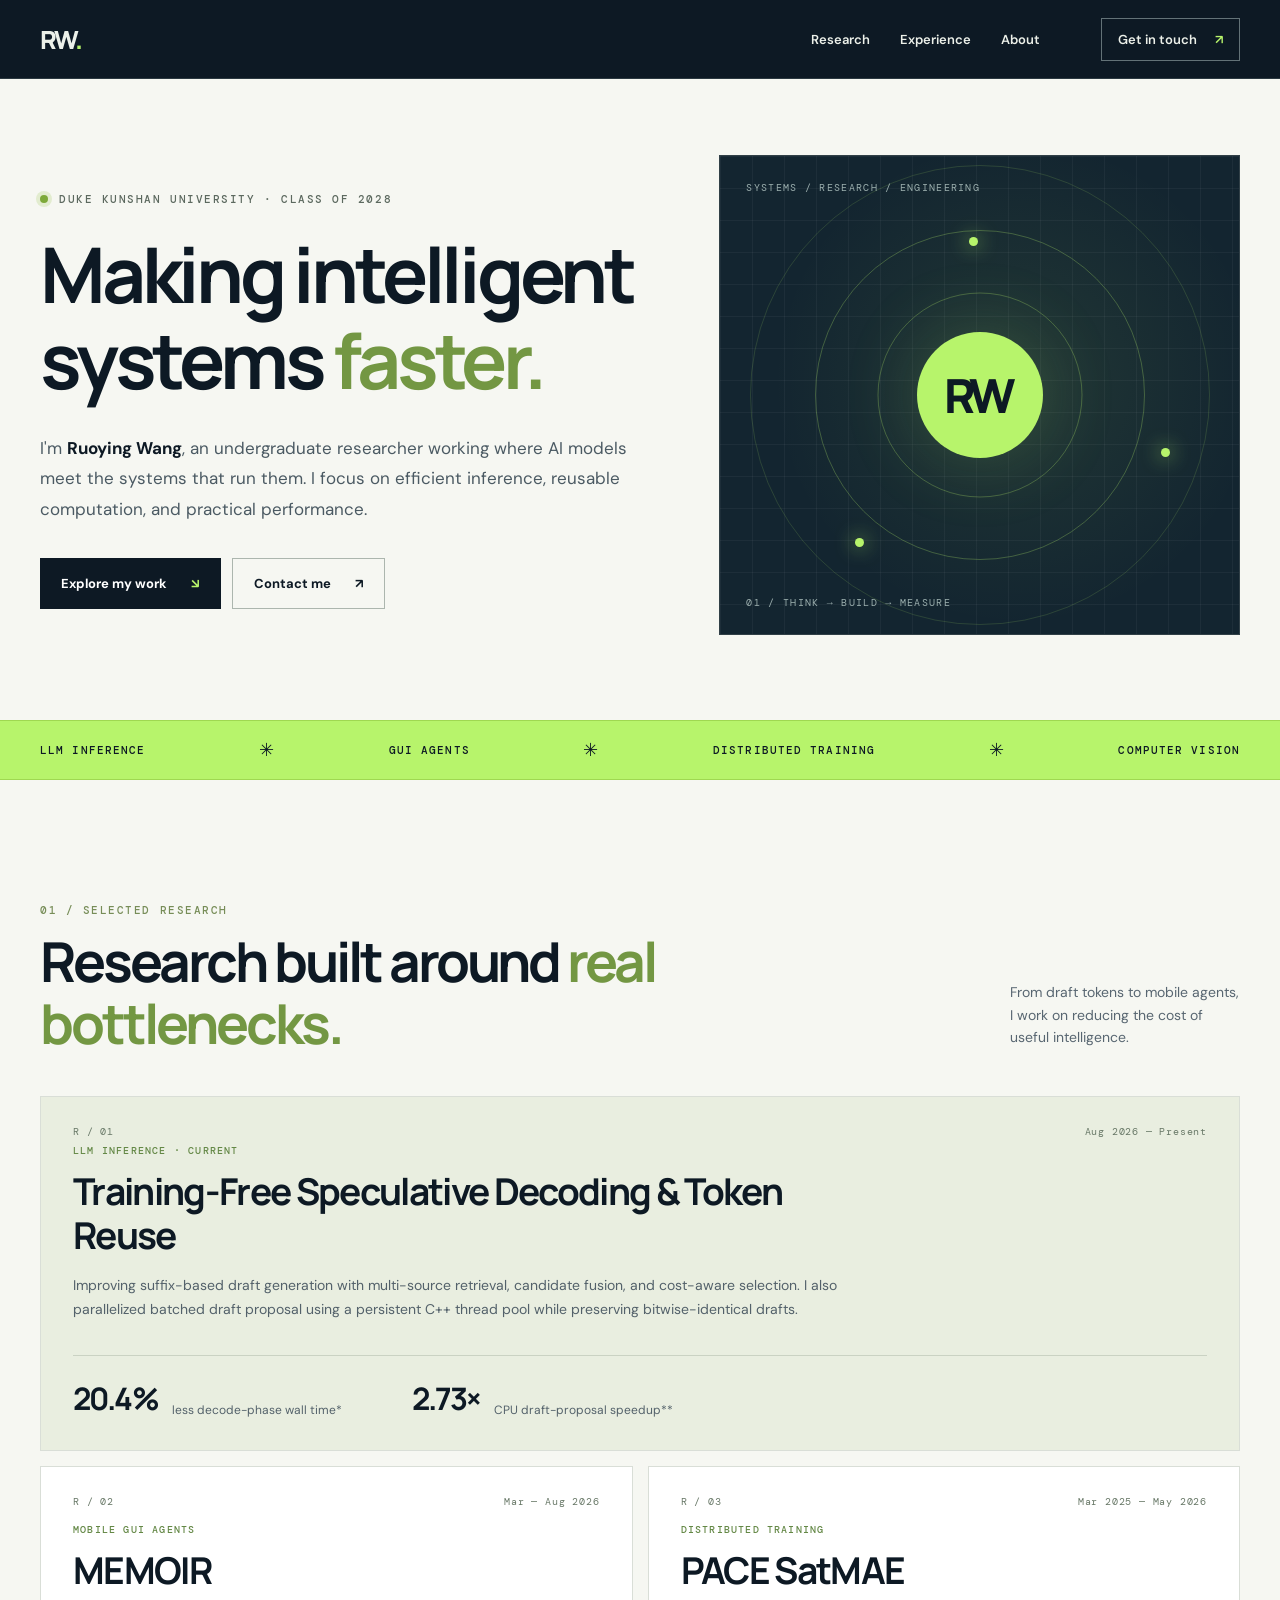
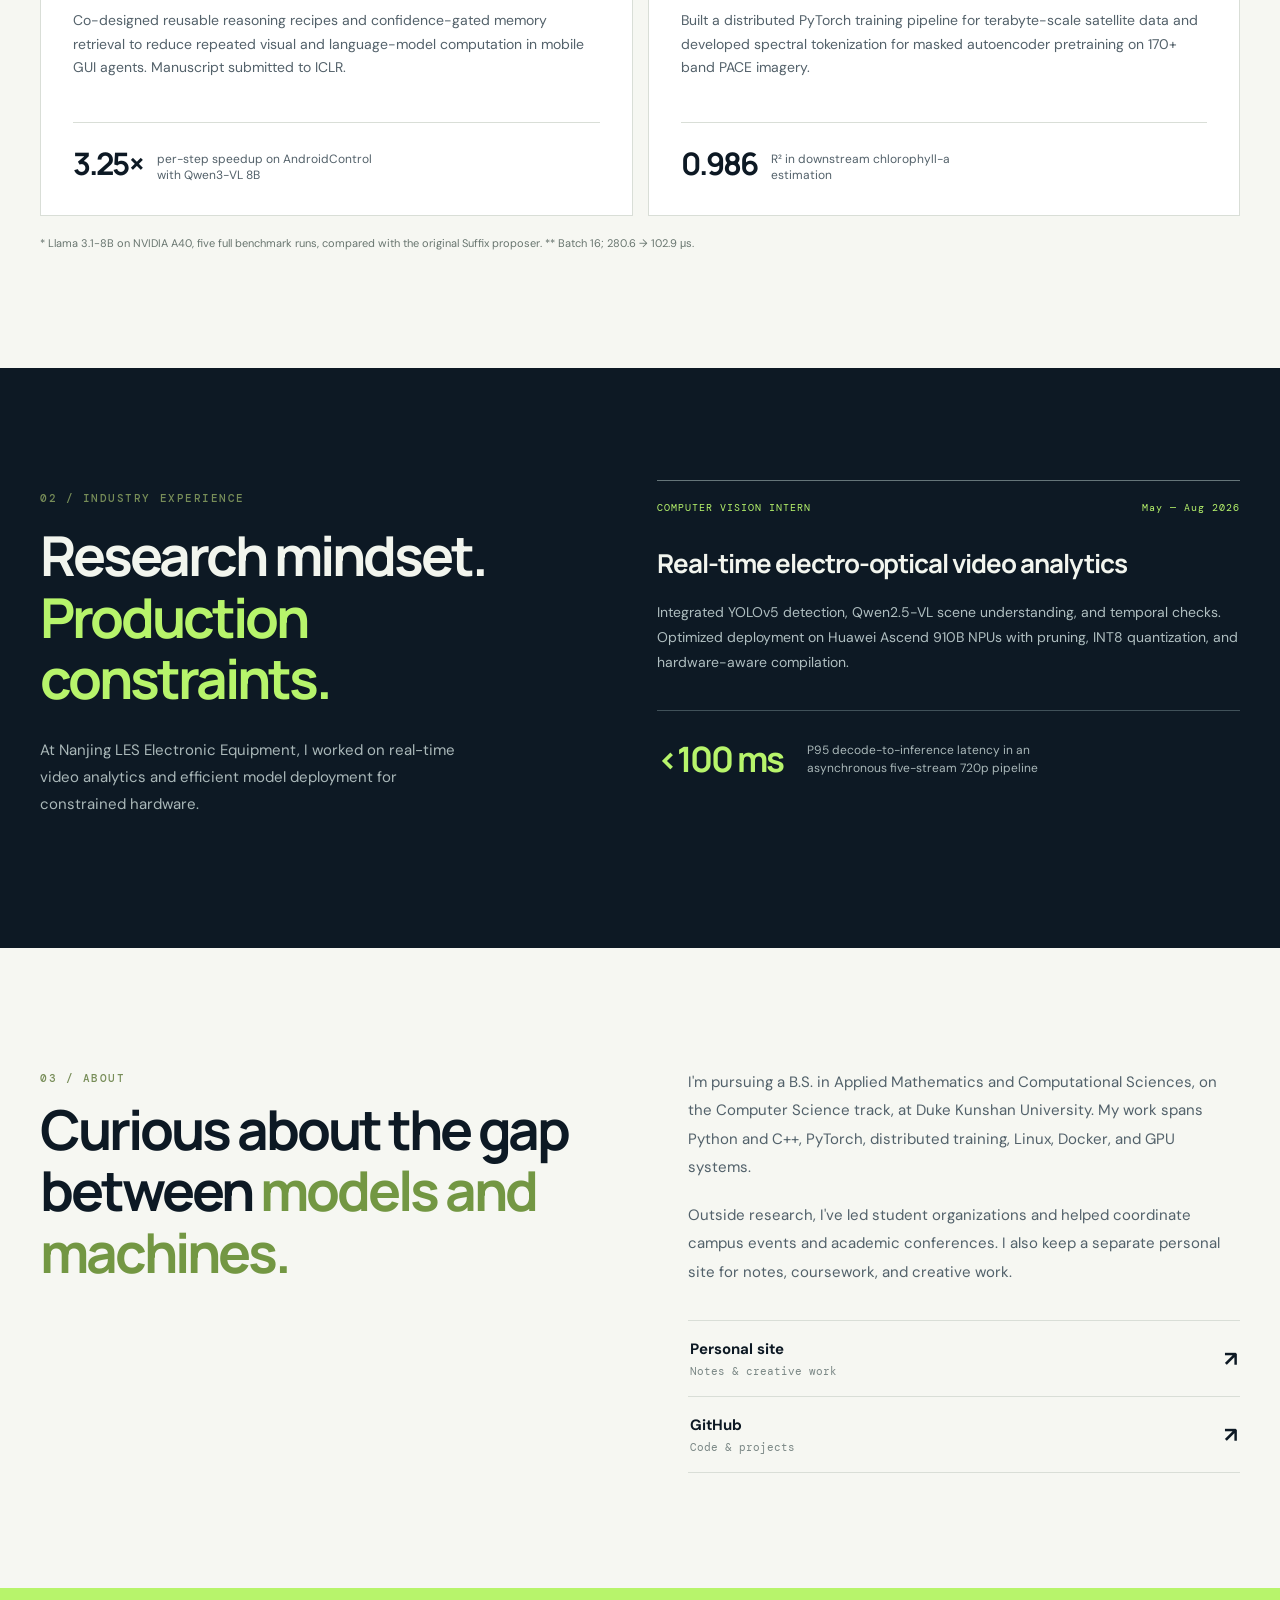
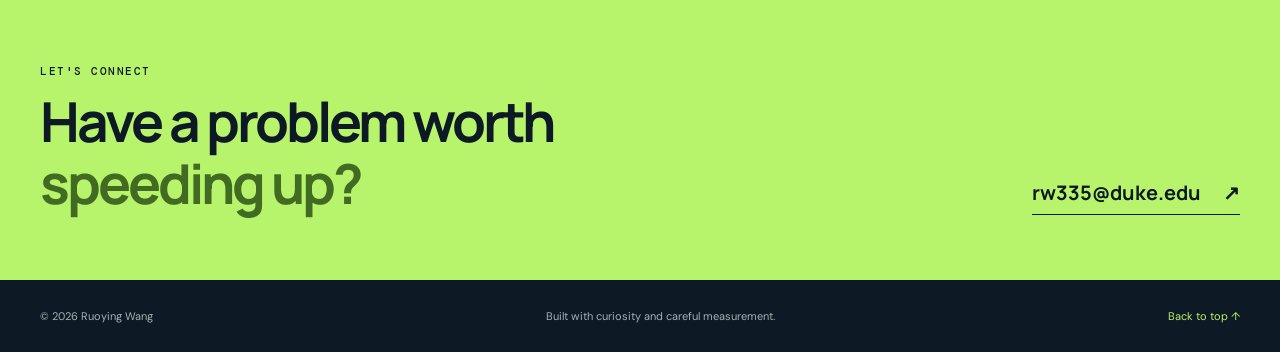
==== index.html @ 19f50991 "Create research homepage" ====
<!doctype html>
<html lang="en">
<head>
  <meta charset="utf-8">
  <meta name="viewport" content="width=device-width, initial-scale=1">
  <meta name="theme-color" content="#0d1924">
  <meta name="description" content="Ruoying Wang is a Duke Kunshan University undergraduate working on efficient AI inference, systems, and computer vision.">
  <meta property="og:type" content="website">
  <meta property="og:title" content="Ruoying Wang — AI Infrastructure & Efficient Inference">
  <meta property="og:description" content="Research and engineering in efficient AI inference, GUI agents, and large-scale training.">
  <meta property="og:url" content="https://guyong1449.github.io/">
  <link rel="canonical" href="https://guyong1449.github.io/">
  <link rel="icon" href="favicon.svg" type="image/svg+xml">
  <link rel="stylesheet" href="styles.css">
  <title>Ruoying Wang — AI Infrastructure & Efficient Inference</title>
</head>
<body>
  <a class="skip-link" href="#main">Skip to content</a>
  <header class="site-header">
    <div class="shell header-inner">
      <a class="wordmark" href="#top" aria-label="Ruoying Wang, back to top">RW<span class="wordmark-dot">.</span></a>
      <nav aria-label="Main navigation">
        <a href="#research">Research</a>
        <a href="#experience">Experience</a>
        <a href="#about">About</a>
      </nav>
      <a class="header-contact" href="mailto:rw335@duke.edu">Get in touch <span aria-hidden="true">↗</span></a>
    </div>
  </header>

  <main id="main">
    <section id="top" class="hero shell" aria-labelledby="hero-title">
      <div class="hero-copy">
        <p class="eyebrow"><span class="status-dot" aria-hidden="true"></span> Duke Kunshan University · Class of 2028</p>
        <h1 id="hero-title">Making intelligent systems <em>faster.</em></h1>
        <p class="hero-intro">I'm <strong>Ruoying Wang</strong>, an undergraduate researcher working where AI models meet the systems that run them. I focus on efficient inference, reusable computation, and practical performance.</p>
        <div class="hero-actions">
          <a class="button button-primary" href="#research">Explore my work <span aria-hidden="true">↘</span></a>
          <a class="button button-outline" href="mailto:rw335@duke.edu">Contact me <span aria-hidden="true">↗</span></a>
        </div>
      </div>
      <div class="hero-art" aria-hidden="true">
        <div class="art-label art-label-top">SYSTEMS / RESEARCH / ENGINEERING</div>
        <div class="art-orbit orbit-one"></div>
        <div class="art-orbit orbit-two"></div>
        <div class="art-orbit orbit-three"></div>
        <div class="art-core"><span>RW</span></div>
        <div class="art-point point-one"></div><div class="art-point point-two"></div><div class="art-point point-three"></div>
        <div class="art-label art-label-bottom">01 / THINK → BUILD → MEASURE</div>
      </div>
    </section>

    <div class="ticker" aria-label="Areas of work"><div class="shell ticker-inner"><span>LLM inference</span><span aria-hidden="true">✳</span><span>GUI agents</span><span aria-hidden="true">✳</span><span>Distributed training</span><span aria-hidden="true">✳</span><span>Computer vision</span></div></div>

    <section id="research" class="section shell" aria-labelledby="research-title">
      <div class="section-heading"><div><p class="eyebrow">01 / SELECTED RESEARCH</p><h2 id="research-title">Research built around <em>real bottlenecks.</em></h2></div><p class="section-aside">From draft tokens to mobile agents, I work on reducing the cost of useful intelligence.</p></div>
      <div class="project-grid">
        <article class="project project-featured">
          <div class="project-top"><span class="project-index">R / 01</span><span class="project-period">Aug 2026 — Present</span></div>
          <div><p class="project-category">LLM INFERENCE · CURRENT</p><h3>Training-Free Speculative Decoding &amp; Token Reuse</h3><p>Improving suffix-based draft generation with multi-source retrieval, candidate fusion, and cost-aware selection. I also parallelized batched draft proposal using a persistent C++ thread pool while preserving bitwise-identical drafts.</p></div>
          <div class="metric-row"><div><strong>20.4%</strong><span>less decode-phase wall time*</span></div><div><strong>2.73×</strong><span>CPU draft-proposal speedup**</span></div></div>
        </article>
        <article class="project">
          <div class="project-top"><span class="project-index">R / 02</span><span class="project-period">Mar — Aug 2026</span></div>
          <div><p class="project-category">MOBILE GUI AGENTS</p><h3>MEMOIR</h3><p>Co-designed reusable reasoning recipes and confidence-gated memory retrieval to reduce repeated visual and language-model computation in mobile GUI agents. Manuscript submitted to ICLR.</p></div>
          <div class="project-foot"><strong>3.25×</strong><span>per-step speedup on AndroidControl with Qwen3-VL 8B</span></div>
        </article>
        <article class="project">
          <div class="project-top"><span class="project-index">R / 03</span><span class="project-period">Mar 2025 — May 2026</span></div>
          <div><p class="project-category">DISTRIBUTED TRAINING</p><h3>PACE SatMAE</h3><p>Built a distributed PyTorch training pipeline for terabyte-scale satellite data and developed spectral tokenization for masked autoencoder pretraining on 170+ band PACE imagery.</p></div>
          <div class="project-foot"><strong>0.986</strong><span>R² in downstream chlorophyll-a estimation</span></div>
        </article>
      </div>
      <p class="research-note">* Llama 3.1-8B on NVIDIA A40, five full benchmark runs, compared with the original Suffix proposer. ** Batch 16; 280.6 → 102.9 μs.</p>
    </section>

    <section id="experience" class="section section-contrast" aria-labelledby="experience-title"><div class="shell experience-layout"><div><p class="eyebrow">02 / INDUSTRY EXPERIENCE</p><h2 id="experience-title">Research mindset.<br><em>Production constraints.</em></h2><p class="experience-lead">At Nanjing LES Electronic Equipment, I worked on real-time video analytics and efficient model deployment for constrained hardware.</p></div><div class="experience-detail"><div class="experience-meta"><span>COMPUTER VISION INTERN</span><span>May — Aug 2026</span></div><h3>Real-time electro-optical video analytics</h3><p>Integrated YOLOv5 detection, Qwen2.5-VL scene understanding, and temporal checks. Optimized deployment on Huawei Ascend 910B NPUs with pruning, INT8 quantization, and hardware-aware compilation.</p><div class="experience-stat"><strong>&lt;100 ms</strong><span>P95 decode-to-inference latency in an asynchronous five-stream 720p pipeline</span></div></div></div></section>

    <section id="about" class="section shell about-layout" aria-labelledby="about-title"><div><p class="eyebrow">03 / ABOUT</p><h2 id="about-title">Curious about the gap between <em>models and machines.</em></h2></div><div class="about-copy"><p>I'm pursuing a B.S. in Applied Mathematics and Computational Sciences, on the Computer Science track, at Duke Kunshan University. My work spans Python and C++, PyTorch, distributed training, Linux, Docker, and GPU systems.</p><p>Outside research, I've led student organizations and helped coordinate campus events and academic conferences. I also keep a separate personal site for notes, coursework, and creative work.</p><div class="link-list"><a href="https://guyong.site/" target="_blank" rel="noopener noreferrer"><span>Personal site <small>Notes &amp; creative work</small></span><span aria-hidden="true">↗</span></a><a href="https://github.com/guyong1449" target="_blank" rel="noopener noreferrer"><span>GitHub <small>Code &amp; projects</small></span><span aria-hidden="true">↗</span></a></div></div></section>

    <section class="contact-band" aria-labelledby="contact-title"><div class="shell contact-inner"><div><p class="eyebrow">LET'S CONNECT</p><h2 id="contact-title">Have a problem worth <em>speeding up?</em></h2></div><a href="mailto:rw335@duke.edu">rw335@duke.edu <span aria-hidden="true">↗</span></a></div></section>
  </main>
  <footer class="site-footer"><div class="shell footer-inner"><span>© <span id="year">2026</span> Ruoying Wang</span><span>Built with curiosity and careful measurement.</span><a href="#top">Back to top ↑</a></div></footer>
  <script>document.getElementById('year').textContent = new Date().getFullYear();</script>
</body>
</html>
---- styles.css ----
@import url('https://fonts.googleapis.com/css2?family=DM+Mono:wght@400;500&family=DM+Sans:wght@400;500;600;700&family=Manrope:wght@400;500;600;700;800&display=swap');
:root{--ink:#0d1924;--muted:#586671;--paper:#f6f7f2;--line:#d9ded7;--lime:#b7f46b;--cream:#ebeee7;--white:#fff;--mono:'DM Mono',monospace;--body:'DM Sans',Arial,sans-serif;--display:Manrope,Arial,sans-serif}
*{box-sizing:border-box}html{scroll-behavior:smooth}body{margin:0;background:var(--paper);color:var(--ink);font-family:var(--body);-webkit-font-smoothing:antialiased}a{color:inherit;text-decoration:none}a:focus-visible{outline:3px solid #719e32;outline-offset:4px}strong{font-weight:700}.shell{width:min(100% - 80px,1200px);margin-inline:auto}.skip-link{position:absolute;z-index:20;top:-60px;left:16px;padding:12px;background:var(--lime)}.skip-link:focus{top:12px}.site-header{background:var(--ink);color:#ecf0e9;border-bottom:1px solid #2b3941}.header-inner{display:flex;align-items:center;height:78px;gap:45px}.wordmark{font:800 25px var(--display);letter-spacing:-.12em;white-space:nowrap}.wordmark-dot{color:var(--lime)}.site-header nav{display:flex;gap:30px;margin-left:auto}.site-header nav a,.header-contact{font-size:13px;font-weight:600;transition:color .2s}.site-header nav a:hover,.header-contact:hover{color:var(--lime)}.header-contact{border:1px solid #637277;padding:12px 16px;margin-left:16px;white-space:nowrap}.header-contact span{margin-left:15px;color:var(--lime)}
.hero{display:grid;grid-template-columns:1.09fr .91fr;min-height:620px;align-items:center;gap:56px;padding-top:76px;padding-bottom:85px}.eyebrow{font:500 11px var(--mono);letter-spacing:.14em;text-transform:uppercase}.hero .eyebrow{display:flex;align-items:center;gap:11px;color:#5c695f;margin-bottom:25px}.status-dot{width:8px;height:8px;border-radius:50%;background:#7da939;box-shadow:0 0 0 4px #e2eccf}.hero h1,h2{font-family:var(--display);font-weight:700;letter-spacing:-.055em;line-height:1.12}.hero h1{font-size:clamp(54px,6vw,86px);max-width:740px;margin:0}.hero h1 em,h2 em{font-style:normal;color:#739743}.hero-intro{max-width:605px;margin:30px 0 34px;color:#4b5a63;line-height:1.8;font-size:17px}.hero-intro strong{color:var(--ink)}.hero-actions{display:flex;flex-wrap:wrap;gap:11px}.button{display:inline-flex;justify-content:space-between;align-items:center;gap:24px;padding:16px 21px;font-size:13px;font-weight:700;transition:transform .2s,background .2s}.button:hover{transform:translateY(-2px)}.button-primary{background:var(--ink);color:white}.button-primary span{color:var(--lime)}.button-outline{border:1px solid #acb6ae}.button-outline:hover{background:#e9ece3}
.hero-art{height:480px;position:relative;overflow:hidden;background:#132530;border:1px solid #314047;background-image:linear-gradient(#ffffff0b 1px,transparent 1px),linear-gradient(90deg,#ffffff0b 1px,transparent 1px);background-size:32px 32px}.hero-art:before{content:'';position:absolute;inset:-20%;background:radial-gradient(circle at 55% 48%,#b7f46b17,transparent 46%)}.art-label{position:absolute;left:26px;color:#9cafae;font:10px var(--mono);letter-spacing:.13em;z-index:2}.art-label-top{top:25px}.art-label-bottom{bottom:25px}.art-orbit{position:absolute;left:50%;top:50%;border:1px solid #b7f46b45;border-radius:50%;transform:translate(-50%,-50%)}.orbit-one{width:205px;height:205px}.orbit-two{width:330px;height:330px}.orbit-three{width:460px;height:460px;border-color:#b7f46b25}.art-core{position:absolute;left:50%;top:50%;width:126px;height:126px;display:grid;place-items:center;border-radius:50%;transform:translate(-50%,-50%);background:var(--lime);box-shadow:0 0 80px #b7f46b2b}.art-core span{font:800 47px var(--display);letter-spacing:-.12em;color:var(--ink);margin-left:-6px}.art-point{position:absolute;width:9px;height:9px;background:var(--lime);border-radius:50%;box-shadow:0 0 19px var(--lime)}.point-one{top:17%;left:48%}.point-two{top:61%;left:85%}.point-three{top:80%;left:26%}.ticker{background:var(--lime);border-block:1px solid #9fd851}.ticker-inner{display:flex;align-items:center;justify-content:space-between;gap:15px;padding:17px 0;font:500 11px var(--mono);letter-spacing:.1em;text-transform:uppercase;white-space:nowrap}.ticker-inner span:nth-child(even){font-size:18px}
.section{padding-top:112px;padding-bottom:115px;scroll-margin-top:35px}.section-heading{display:flex;align-items:end;justify-content:space-between;gap:40px;margin-bottom:42px}.section-heading .eyebrow,.about-layout .eyebrow,.experience-layout .eyebrow{color:#778d58}.section h2{font-size:clamp(37px,4.3vw,60px);margin:14px 0 0;max-width:790px}.section-aside{width:230px;flex:none;color:var(--muted);line-height:1.6;font-size:14px;margin:0 0 6px}.project-grid{display:grid;grid-template-columns:repeat(2,minmax(0,1fr));gap:15px}.project{display:flex;flex-direction:column;justify-content:space-between;min-height:350px;background:var(--white);border:1px solid var(--line);padding:28px 32px 31px;transition:border-color .2s,transform .2s}.project:hover{border-color:#92b65a;transform:translateY(-3px)}.project-featured{grid-column:1/-1;min-height:355px;background:#e9eee0}.project-top{display:flex;justify-content:space-between;gap:15px;color:#687867;font:10px var(--mono);letter-spacing:.08em}.project-category{font:500 10px var(--mono);letter-spacing:.12em;color:#648846;margin:0 0 12px}.project h3{font:700 clamp(25px,3vw,37px) var(--display);letter-spacing:-.045em;line-height:1.2;margin:0 0 16px;max-width:800px}.project p:not(.project-category){max-width:800px;margin:0;color:#53616a;line-height:1.7;font-size:14px}.metric-row{display:flex;gap:70px;margin-top:28px;padding-top:21px;border-top:1px solid #cad2c3}.metric-row div,.project-foot{display:flex;gap:14px;align-items:end}.metric-row strong,.project-foot strong{font:700 31px var(--display);letter-spacing:-.06em;white-space:nowrap}.metric-row span,.project-foot span{font-size:12px;color:#53616a;line-height:1.4;max-width:220px}.project-foot{border-top:1px solid var(--line);padding-top:19px;margin-top:27px}.research-note{margin:19px 0 0;color:#68756f;font-size:11px;line-height:1.6}
.section-contrast{background:var(--ink);color:#f2f5ee}.experience-layout{display:grid;grid-template-columns:.95fr 1.05fr;gap:90px}.experience-layout h2{margin-top:20px}.experience-layout h2 em{color:var(--lime)}.experience-lead{max-width:440px;margin-top:27px;color:#aab8b9;line-height:1.8;font-size:15px}.experience-detail{border-top:1px solid #657579;padding-top:20px}.experience-meta{display:flex;justify-content:space-between;gap:20px;font:10px var(--mono);letter-spacing:.1em;color:var(--lime)}.experience-detail h3{font:700 26px var(--display);letter-spacing:-.04em;margin:31px 0 19px}.experience-detail p{color:#afbec0;line-height:1.8;font-size:14px}.experience-stat{display:flex;gap:24px;align-items:center;border-top:1px solid #405159;padding-top:24px;margin-top:35px}.experience-stat strong{font:700 35px var(--display);letter-spacing:-.06em;color:var(--lime);white-space:nowrap}.experience-stat span{max-width:260px;color:#aab8b9;font-size:12px;line-height:1.5}
.about-layout{display:grid;grid-template-columns:1fr 1fr;gap:95px}.about-copy{padding-top:8px}.about-copy p{font-size:15px;line-height:1.9;color:#52616a;margin:0 0 19px}.link-list{margin-top:34px;border-top:1px solid var(--line)}.link-list a{display:flex;align-items:center;justify-content:space-between;padding:18px 2px;border-bottom:1px solid var(--line);font-size:15px;font-weight:700;transition:padding .2s}.link-list a:hover{padding-inline:9px;color:#507a24}.link-list small{display:block;margin-top:5px;color:#7a8785;font:11px var(--mono)}.link-list a>span:last-child{font-size:21px}.contact-band{background:var(--lime);padding:65px 0}.contact-inner{display:flex;align-items:end;justify-content:space-between;gap:35px}.contact-inner h2{font-size:clamp(34px,4.3vw,58px);margin:13px 0 0;max-width:660px}.contact-inner h2 em{color:#416b22}.contact-inner>a{font:700 20px var(--display);white-space:nowrap;border-bottom:1px solid var(--ink);padding-bottom:8px}.contact-inner>a span{margin-left:18px}.site-footer{background:var(--ink);color:#a4b3b3;padding:29px 0;font-size:11px}.footer-inner{display:flex;justify-content:space-between;gap:18px}.footer-inner a{color:var(--lime)}
@media(max-width:900px){.shell{width:min(100% - 48px,1200px)}.hero{grid-template-columns:1fr;padding-top:70px;gap:38px}.hero-art{height:340px}.section{padding-block:80px}.experience-layout,.about-layout{gap:35px}.section-aside{width:190px}.contact-inner{align-items:start;flex-direction:column}}
@media(max-width:650px){.shell{width:min(100% - 36px,1200px)}.header-inner{height:68px;gap:15px}.site-header nav{gap:14px}.site-header nav a{font-size:11px}.header-contact{display:none}.hero{min-height:auto;padding:60px 0}.hero h1{font-size:clamp(48px,12vw,72px)}.hero-intro{font-size:15px}.hero-art{height:290px}.art-orbit.orbit-three{display:none}.ticker-inner{flex-wrap:wrap;justify-content:center;gap:9px 14px;font-size:9px}.ticker-inner span:nth-child(even){font-size:13px}.section-heading,.experience-layout,.about-layout{display:block}.section-heading{margin-bottom:26px}.section-aside{width:auto;max-width:390px;margin-top:20px}.section h2{font-size:38px}.project-grid{display:block}.project{min-height:330px;margin-bottom:13px;padding:24px}.project-featured{min-height:430px}.project h3{font-size:27px}.metric-row{gap:15px}.metric-row div{display:block}.metric-row strong{display:block;font-size:27px}.metric-row span{display:block;margin-top:3px}.experience-detail{margin-top:40px}.about-copy{margin-top:28px}.contact-band{padding:55px 0}.contact-inner>a{font-size:18px}.footer-inner{flex-wrap:wrap}.footer-inner span:nth-child(2){display:none}}
@media(prefers-reduced-motion:reduce){html{scroll-behavior:auto}*,*:before,*:after{transition:none!important}}
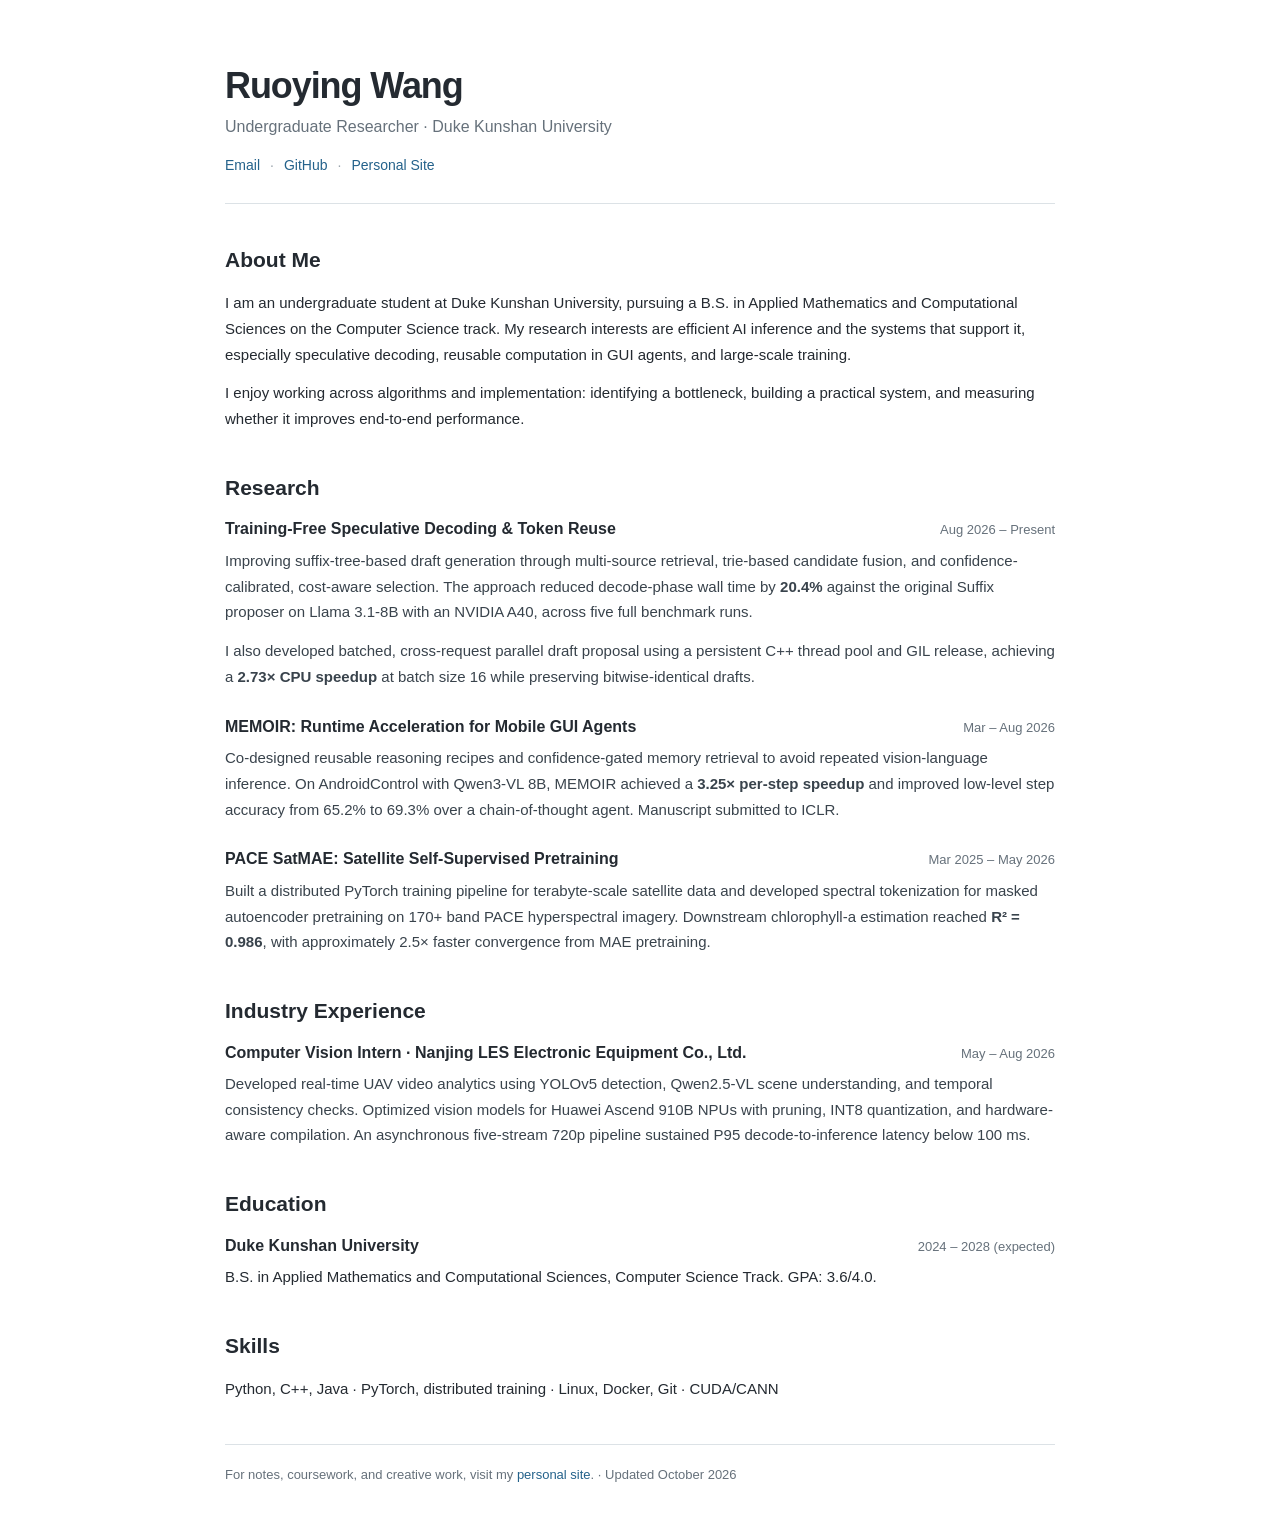
==== commit 13a2744c: "Simplify research homepage layout" ====
--- a/index.html
+++ b/index.html
@@ -3,84 +3,67 @@
 <head>
   <meta charset="utf-8">
   <meta name="viewport" content="width=device-width, initial-scale=1">
-  <meta name="theme-color" content="#0d1924">
-  <meta name="description" content="Ruoying Wang is a Duke Kunshan University undergraduate working on efficient AI inference, systems, and computer vision.">
+  <meta name="description" content="Ruoying Wang is an undergraduate researcher at Duke Kunshan University working on efficient AI inference and systems.">
   <meta property="og:type" content="website">
-  <meta property="og:title" content="Ruoying Wang — AI Infrastructure & Efficient Inference">
-  <meta property="og:description" content="Research and engineering in efficient AI inference, GUI agents, and large-scale training.">
+  <meta property="og:title" content="Ruoying Wang">
+  <meta property="og:description" content="Research in efficient AI inference, GUI agents, and machine learning systems.">
   <meta property="og:url" content="https://guyong1449.github.io/">
   <link rel="canonical" href="https://guyong1449.github.io/">
   <link rel="icon" href="favicon.svg" type="image/svg+xml">
   <link rel="stylesheet" href="styles.css">
-  <title>Ruoying Wang — AI Infrastructure & Efficient Inference</title>
+  <title>Ruoying Wang</title>
 </head>
 <body>
-  <a class="skip-link" href="#main">Skip to content</a>
-  <header class="site-header">
-    <div class="shell header-inner">
-      <a class="wordmark" href="#top" aria-label="Ruoying Wang, back to top">RW<span class="wordmark-dot">.</span></a>
-      <nav aria-label="Main navigation">
-        <a href="#research">Research</a>
-        <a href="#experience">Experience</a>
-        <a href="#about">About</a>
-      </nav>
-      <a class="header-contact" href="mailto:rw335@duke.edu">Get in touch <span aria-hidden="true">↗</span></a>
-    </div>
-  </header>
+  <main class="page">
+    <header class="intro">
+      <h1>Ruoying Wang</h1>
+      <p class="role">Undergraduate Researcher · Duke Kunshan University</p>
+      <p class="contacts"><a href="mailto:rw335@duke.edu">Email</a><span>·</span><a href="https://github.com/guyong1449">GitHub</a><span>·</span><a href="https://guyong.site/">Personal Site</a></p>
+    </header>
 
-  <main id="main">
-    <section id="top" class="hero shell" aria-labelledby="hero-title">
-      <div class="hero-copy">
-        <p class="eyebrow"><span class="status-dot" aria-hidden="true"></span> Duke Kunshan University · Class of 2028</p>
-        <h1 id="hero-title">Making intelligent systems <em>faster.</em></h1>
-        <p class="hero-intro">I'm <strong>Ruoying Wang</strong>, an undergraduate researcher working where AI models meet the systems that run them. I focus on efficient inference, reusable computation, and practical performance.</p>
-        <div class="hero-actions">
-          <a class="button button-primary" href="#research">Explore my work <span aria-hidden="true">↘</span></a>
-          <a class="button button-outline" href="mailto:rw335@duke.edu">Contact me <span aria-hidden="true">↗</span></a>
-        </div>
-      </div>
-      <div class="hero-art" aria-hidden="true">
-        <div class="art-label art-label-top">SYSTEMS / RESEARCH / ENGINEERING</div>
-        <div class="art-orbit orbit-one"></div>
-        <div class="art-orbit orbit-two"></div>
-        <div class="art-orbit orbit-three"></div>
-        <div class="art-core"><span>RW</span></div>
-        <div class="art-point point-one"></div><div class="art-point point-two"></div><div class="art-point point-three"></div>
-        <div class="art-label art-label-bottom">01 / THINK → BUILD → MEASURE</div>
-      </div>
+    <section aria-labelledby="about">
+      <h2 id="about">About Me</h2>
+      <p>I am an undergraduate student at Duke Kunshan University, pursuing a B.S. in Applied Mathematics and Computational Sciences on the Computer Science track. My research interests are efficient AI inference and the systems that support it, especially speculative decoding, reusable computation in GUI agents, and large-scale training.</p>
+      <p>I enjoy working across algorithms and implementation: identifying a bottleneck, building a practical system, and measuring whether it improves end-to-end performance.</p>
     </section>
 
-    <div class="ticker" aria-label="Areas of work"><div class="shell ticker-inner"><span>LLM inference</span><span aria-hidden="true">✳</span><span>GUI agents</span><span aria-hidden="true">✳</span><span>Distributed training</span><span aria-hidden="true">✳</span><span>Computer vision</span></div></div>
-
-    <section id="research" class="section shell" aria-labelledby="research-title">
-      <div class="section-heading"><div><p class="eyebrow">01 / SELECTED RESEARCH</p><h2 id="research-title">Research built around <em>real bottlenecks.</em></h2></div><p class="section-aside">From draft tokens to mobile agents, I work on reducing the cost of useful intelligence.</p></div>
-      <div class="project-grid">
-        <article class="project project-featured">
-          <div class="project-top"><span class="project-index">R / 01</span><span class="project-period">Aug 2026 — Present</span></div>
-          <div><p class="project-category">LLM INFERENCE · CURRENT</p><h3>Training-Free Speculative Decoding &amp; Token Reuse</h3><p>Improving suffix-based draft generation with multi-source retrieval, candidate fusion, and cost-aware selection. I also parallelized batched draft proposal using a persistent C++ thread pool while preserving bitwise-identical drafts.</p></div>
-          <div class="metric-row"><div><strong>20.4%</strong><span>less decode-phase wall time*</span></div><div><strong>2.73×</strong><span>CPU draft-proposal speedup**</span></div></div>
-        </article>
-        <article class="project">
-          <div class="project-top"><span class="project-index">R / 02</span><span class="project-period">Mar — Aug 2026</span></div>
-          <div><p class="project-category">MOBILE GUI AGENTS</p><h3>MEMOIR</h3><p>Co-designed reusable reasoning recipes and confidence-gated memory retrieval to reduce repeated visual and language-model computation in mobile GUI agents. Manuscript submitted to ICLR.</p></div>
-          <div class="project-foot"><strong>3.25×</strong><span>per-step speedup on AndroidControl with Qwen3-VL 8B</span></div>
-        </article>
-        <article class="project">
-          <div class="project-top"><span class="project-index">R / 03</span><span class="project-period">Mar 2025 — May 2026</span></div>
-          <div><p class="project-category">DISTRIBUTED TRAINING</p><h3>PACE SatMAE</h3><p>Built a distributed PyTorch training pipeline for terabyte-scale satellite data and developed spectral tokenization for masked autoencoder pretraining on 170+ band PACE imagery.</p></div>
-          <div class="project-foot"><strong>0.986</strong><span>R² in downstream chlorophyll-a estimation</span></div>
-        </article>
-      </div>
-      <p class="research-note">* Llama 3.1-8B on NVIDIA A40, five full benchmark runs, compared with the original Suffix proposer. ** Batch 16; 280.6 → 102.9 μs.</p>
+    <section aria-labelledby="research">
+      <h2 id="research">Research</h2>
+      <article class="entry">
+        <div class="entry-head"><h3>Training-Free Speculative Decoding &amp; Token Reuse</h3><span>Aug 2026 – Present</span></div>
+        <p>Improving suffix-tree-based draft generation through multi-source retrieval, trie-based candidate fusion, and confidence-calibrated, cost-aware selection. The approach reduced decode-phase wall time by <strong>20.4%</strong> against the original Suffix proposer on Llama 3.1-8B with an NVIDIA A40, across five full benchmark runs.</p>
+        <p>I also developed batched, cross-request parallel draft proposal using a persistent C++ thread pool and GIL release, achieving a <strong>2.73× CPU speedup</strong> at batch size 16 while preserving bitwise-identical drafts.</p>
+      </article>
+      <article class="entry">
+        <div class="entry-head"><h3>MEMOIR: Runtime Acceleration for Mobile GUI Agents</h3><span>Mar – Aug 2026</span></div>
+        <p>Co-designed reusable reasoning recipes and confidence-gated memory retrieval to avoid repeated vision-language inference. On AndroidControl with Qwen3-VL 8B, MEMOIR achieved a <strong>3.25× per-step speedup</strong> and improved low-level step accuracy from 65.2% to 69.3% over a chain-of-thought agent. Manuscript submitted to ICLR.</p>
+      </article>
+      <article class="entry">
+        <div class="entry-head"><h3>PACE SatMAE: Satellite Self-Supervised Pretraining</h3><span>Mar 2025 – May 2026</span></div>
+        <p>Built a distributed PyTorch training pipeline for terabyte-scale satellite data and developed spectral tokenization for masked autoencoder pretraining on 170+ band PACE hyperspectral imagery. Downstream chlorophyll-a estimation reached <strong>R² = 0.986</strong>, with approximately 2.5× faster convergence from MAE pretraining.</p>
+      </article>
     </section>
 
-    <section id="experience" class="section section-contrast" aria-labelledby="experience-title"><div class="shell experience-layout"><div><p class="eyebrow">02 / INDUSTRY EXPERIENCE</p><h2 id="experience-title">Research mindset.<br><em>Production constraints.</em></h2><p class="experience-lead">At Nanjing LES Electronic Equipment, I worked on real-time video analytics and efficient model deployment for constrained hardware.</p></div><div class="experience-detail"><div class="experience-meta"><span>COMPUTER VISION INTERN</span><span>May — Aug 2026</span></div><h3>Real-time electro-optical video analytics</h3><p>Integrated YOLOv5 detection, Qwen2.5-VL scene understanding, and temporal checks. Optimized deployment on Huawei Ascend 910B NPUs with pruning, INT8 quantization, and hardware-aware compilation.</p><div class="experience-stat"><strong>&lt;100 ms</strong><span>P95 decode-to-inference latency in an asynchronous five-stream 720p pipeline</span></div></div></div></section>
+    <section aria-labelledby="experience">
+      <h2 id="experience">Industry Experience</h2>
+      <article class="entry">
+        <div class="entry-head"><h3>Computer Vision Intern · Nanjing LES Electronic Equipment Co., Ltd.</h3><span>May – Aug 2026</span></div>
+        <p>Developed real-time UAV video analytics using YOLOv5 detection, Qwen2.5-VL scene understanding, and temporal consistency checks. Optimized vision models for Huawei Ascend 910B NPUs with pruning, INT8 quantization, and hardware-aware compilation. An asynchronous five-stream 720p pipeline sustained P95 decode-to-inference latency below 100 ms.</p>
+      </article>
+    </section>
 
-    <section id="about" class="section shell about-layout" aria-labelledby="about-title"><div><p class="eyebrow">03 / ABOUT</p><h2 id="about-title">Curious about the gap between <em>models and machines.</em></h2></div><div class="about-copy"><p>I'm pursuing a B.S. in Applied Mathematics and Computational Sciences, on the Computer Science track, at Duke Kunshan University. My work spans Python and C++, PyTorch, distributed training, Linux, Docker, and GPU systems.</p><p>Outside research, I've led student organizations and helped coordinate campus events and academic conferences. I also keep a separate personal site for notes, coursework, and creative work.</p><div class="link-list"><a href="https://guyong.site/" target="_blank" rel="noopener noreferrer"><span>Personal site <small>Notes &amp; creative work</small></span><span aria-hidden="true">↗</span></a><a href="https://github.com/guyong1449" target="_blank" rel="noopener noreferrer"><span>GitHub <small>Code &amp; projects</small></span><span aria-hidden="true">↗</span></a></div></div></section>
+    <section aria-labelledby="education">
+      <h2 id="education">Education</h2>
+      <div class="entry-head"><h3>Duke Kunshan University</h3><span>2024 – 2028 (expected)</span></div>
+      <p>B.S. in Applied Mathematics and Computational Sciences, Computer Science Track. GPA: 3.6/4.0.</p>
+    </section>
 
-    <section class="contact-band" aria-labelledby="contact-title"><div class="shell contact-inner"><div><p class="eyebrow">LET'S CONNECT</p><h2 id="contact-title">Have a problem worth <em>speeding up?</em></h2></div><a href="mailto:rw335@duke.edu">rw335@duke.edu <span aria-hidden="true">↗</span></a></div></section>
+    <section aria-labelledby="skills">
+      <h2 id="skills">Skills</h2>
+      <p>Python, C++, Java · PyTorch, distributed training · Linux, Docker, Git · CUDA/CANN</p>
+    </section>
+
+    <footer><p>For notes, coursework, and creative work, visit my <a href="https://guyong.site/">personal site</a>. · Updated October 2026</p></footer>
   </main>
-  <footer class="site-footer"><div class="shell footer-inner"><span>© <span id="year">2026</span> Ruoying Wang</span><span>Built with curiosity and careful measurement.</span><a href="#top">Back to top ↑</a></div></footer>
-  <script>document.getElementById('year').textContent = new Date().getFullYear();</script>
 </body>
 </html>
--- a/styles.css
+++ b/styles.css
@@ -1,11 +1,14 @@
-@import url('https://fonts.googleapis.com/css2?family=DM+Mono:wght@400;500&family=DM+Sans:wght@400;500;600;700&family=Manrope:wght@400;500;600;700;800&display=swap');
-:root{--ink:#0d1924;--muted:#586671;--paper:#f6f7f2;--line:#d9ded7;--lime:#b7f46b;--cream:#ebeee7;--white:#fff;--mono:'DM Mono',monospace;--body:'DM Sans',Arial,sans-serif;--display:Manrope,Arial,sans-serif}
-*{box-sizing:border-box}html{scroll-behavior:smooth}body{margin:0;background:var(--paper);color:var(--ink);font-family:var(--body);-webkit-font-smoothing:antialiased}a{color:inherit;text-decoration:none}a:focus-visible{outline:3px solid #719e32;outline-offset:4px}strong{font-weight:700}.shell{width:min(100% - 80px,1200px);margin-inline:auto}.skip-link{position:absolute;z-index:20;top:-60px;left:16px;padding:12px;background:var(--lime)}.skip-link:focus{top:12px}.site-header{background:var(--ink);color:#ecf0e9;border-bottom:1px solid #2b3941}.header-inner{display:flex;align-items:center;height:78px;gap:45px}.wordmark{font:800 25px var(--display);letter-spacing:-.12em;white-space:nowrap}.wordmark-dot{color:var(--lime)}.site-header nav{display:flex;gap:30px;margin-left:auto}.site-header nav a,.header-contact{font-size:13px;font-weight:600;transition:color .2s}.site-header nav a:hover,.header-contact:hover{color:var(--lime)}.header-contact{border:1px solid #637277;padding:12px 16px;margin-left:16px;white-space:nowrap}.header-contact span{margin-left:15px;color:var(--lime)}
-.hero{display:grid;grid-template-columns:1.09fr .91fr;min-height:620px;align-items:center;gap:56px;padding-top:76px;padding-bottom:85px}.eyebrow{font:500 11px var(--mono);letter-spacing:.14em;text-transform:uppercase}.hero .eyebrow{display:flex;align-items:center;gap:11px;color:#5c695f;margin-bottom:25px}.status-dot{width:8px;height:8px;border-radius:50%;background:#7da939;box-shadow:0 0 0 4px #e2eccf}.hero h1,h2{font-family:var(--display);font-weight:700;letter-spacing:-.055em;line-height:1.12}.hero h1{font-size:clamp(54px,6vw,86px);max-width:740px;margin:0}.hero h1 em,h2 em{font-style:normal;color:#739743}.hero-intro{max-width:605px;margin:30px 0 34px;color:#4b5a63;line-height:1.8;font-size:17px}.hero-intro strong{color:var(--ink)}.hero-actions{display:flex;flex-wrap:wrap;gap:11px}.button{display:inline-flex;justify-content:space-between;align-items:center;gap:24px;padding:16px 21px;font-size:13px;font-weight:700;transition:transform .2s,background .2s}.button:hover{transform:translateY(-2px)}.button-primary{background:var(--ink);color:white}.button-primary span{color:var(--lime)}.button-outline{border:1px solid #acb6ae}.button-outline:hover{background:#e9ece3}
-.hero-art{height:480px;position:relative;overflow:hidden;background:#132530;border:1px solid #314047;background-image:linear-gradient(#ffffff0b 1px,transparent 1px),linear-gradient(90deg,#ffffff0b 1px,transparent 1px);background-size:32px 32px}.hero-art:before{content:'';position:absolute;inset:-20%;background:radial-gradient(circle at 55% 48%,#b7f46b17,transparent 46%)}.art-label{position:absolute;left:26px;color:#9cafae;font:10px var(--mono);letter-spacing:.13em;z-index:2}.art-label-top{top:25px}.art-label-bottom{bottom:25px}.art-orbit{position:absolute;left:50%;top:50%;border:1px solid #b7f46b45;border-radius:50%;transform:translate(-50%,-50%)}.orbit-one{width:205px;height:205px}.orbit-two{width:330px;height:330px}.orbit-three{width:460px;height:460px;border-color:#b7f46b25}.art-core{position:absolute;left:50%;top:50%;width:126px;height:126px;display:grid;place-items:center;border-radius:50%;transform:translate(-50%,-50%);background:var(--lime);box-shadow:0 0 80px #b7f46b2b}.art-core span{font:800 47px var(--display);letter-spacing:-.12em;color:var(--ink);margin-left:-6px}.art-point{position:absolute;width:9px;height:9px;background:var(--lime);border-radius:50%;box-shadow:0 0 19px var(--lime)}.point-one{top:17%;left:48%}.point-two{top:61%;left:85%}.point-three{top:80%;left:26%}.ticker{background:var(--lime);border-block:1px solid #9fd851}.ticker-inner{display:flex;align-items:center;justify-content:space-between;gap:15px;padding:17px 0;font:500 11px var(--mono);letter-spacing:.1em;text-transform:uppercase;white-space:nowrap}.ticker-inner span:nth-child(even){font-size:18px}
-.section{padding-top:112px;padding-bottom:115px;scroll-margin-top:35px}.section-heading{display:flex;align-items:end;justify-content:space-between;gap:40px;margin-bottom:42px}.section-heading .eyebrow,.about-layout .eyebrow,.experience-layout .eyebrow{color:#778d58}.section h2{font-size:clamp(37px,4.3vw,60px);margin:14px 0 0;max-width:790px}.section-aside{width:230px;flex:none;color:var(--muted);line-height:1.6;font-size:14px;margin:0 0 6px}.project-grid{display:grid;grid-template-columns:repeat(2,minmax(0,1fr));gap:15px}.project{display:flex;flex-direction:column;justify-content:space-between;min-height:350px;background:var(--white);border:1px solid var(--line);padding:28px 32px 31px;transition:border-color .2s,transform .2s}.project:hover{border-color:#92b65a;transform:translateY(-3px)}.project-featured{grid-column:1/-1;min-height:355px;background:#e9eee0}.project-top{display:flex;justify-content:space-between;gap:15px;color:#687867;font:10px var(--mono);letter-spacing:.08em}.project-category{font:500 10px var(--mono);letter-spacing:.12em;color:#648846;margin:0 0 12px}.project h3{font:700 clamp(25px,3vw,37px) var(--display);letter-spacing:-.045em;line-height:1.2;margin:0 0 16px;max-width:800px}.project p:not(.project-category){max-width:800px;margin:0;color:#53616a;line-height:1.7;font-size:14px}.metric-row{display:flex;gap:70px;margin-top:28px;padding-top:21px;border-top:1px solid #cad2c3}.metric-row div,.project-foot{display:flex;gap:14px;align-items:end}.metric-row strong,.project-foot strong{font:700 31px var(--display);letter-spacing:-.06em;white-space:nowrap}.metric-row span,.project-foot span{font-size:12px;color:#53616a;line-height:1.4;max-width:220px}.project-foot{border-top:1px solid var(--line);padding-top:19px;margin-top:27px}.research-note{margin:19px 0 0;color:#68756f;font-size:11px;line-height:1.6}
-.section-contrast{background:var(--ink);color:#f2f5ee}.experience-layout{display:grid;grid-template-columns:.95fr 1.05fr;gap:90px}.experience-layout h2{margin-top:20px}.experience-layout h2 em{color:var(--lime)}.experience-lead{max-width:440px;margin-top:27px;color:#aab8b9;line-height:1.8;font-size:15px}.experience-detail{border-top:1px solid #657579;padding-top:20px}.experience-meta{display:flex;justify-content:space-between;gap:20px;font:10px var(--mono);letter-spacing:.1em;color:var(--lime)}.experience-detail h3{font:700 26px var(--display);letter-spacing:-.04em;margin:31px 0 19px}.experience-detail p{color:#afbec0;line-height:1.8;font-size:14px}.experience-stat{display:flex;gap:24px;align-items:center;border-top:1px solid #405159;padding-top:24px;margin-top:35px}.experience-stat strong{font:700 35px var(--display);letter-spacing:-.06em;color:var(--lime);white-space:nowrap}.experience-stat span{max-width:260px;color:#aab8b9;font-size:12px;line-height:1.5}
-.about-layout{display:grid;grid-template-columns:1fr 1fr;gap:95px}.about-copy{padding-top:8px}.about-copy p{font-size:15px;line-height:1.9;color:#52616a;margin:0 0 19px}.link-list{margin-top:34px;border-top:1px solid var(--line)}.link-list a{display:flex;align-items:center;justify-content:space-between;padding:18px 2px;border-bottom:1px solid var(--line);font-size:15px;font-weight:700;transition:padding .2s}.link-list a:hover{padding-inline:9px;color:#507a24}.link-list small{display:block;margin-top:5px;color:#7a8785;font:11px var(--mono)}.link-list a>span:last-child{font-size:21px}.contact-band{background:var(--lime);padding:65px 0}.contact-inner{display:flex;align-items:end;justify-content:space-between;gap:35px}.contact-inner h2{font-size:clamp(34px,4.3vw,58px);margin:13px 0 0;max-width:660px}.contact-inner h2 em{color:#416b22}.contact-inner>a{font:700 20px var(--display);white-space:nowrap;border-bottom:1px solid var(--ink);padding-bottom:8px}.contact-inner>a span{margin-left:18px}.site-footer{background:var(--ink);color:#a4b3b3;padding:29px 0;font-size:11px}.footer-inner{display:flex;justify-content:space-between;gap:18px}.footer-inner a{color:var(--lime)}
-@media(max-width:900px){.shell{width:min(100% - 48px,1200px)}.hero{grid-template-columns:1fr;padding-top:70px;gap:38px}.hero-art{height:340px}.section{padding-block:80px}.experience-layout,.about-layout{gap:35px}.section-aside{width:190px}.contact-inner{align-items:start;flex-direction:column}}
-@media(max-width:650px){.shell{width:min(100% - 36px,1200px)}.header-inner{height:68px;gap:15px}.site-header nav{gap:14px}.site-header nav a{font-size:11px}.header-contact{display:none}.hero{min-height:auto;padding:60px 0}.hero h1{font-size:clamp(48px,12vw,72px)}.hero-intro{font-size:15px}.hero-art{height:290px}.art-orbit.orbit-three{display:none}.ticker-inner{flex-wrap:wrap;justify-content:center;gap:9px 14px;font-size:9px}.ticker-inner span:nth-child(even){font-size:13px}.section-heading,.experience-layout,.about-layout{display:block}.section-heading{margin-bottom:26px}.section-aside{width:auto;max-width:390px;margin-top:20px}.section h2{font-size:38px}.project-grid{display:block}.project{min-height:330px;margin-bottom:13px;padding:24px}.project-featured{min-height:430px}.project h3{font-size:27px}.metric-row{gap:15px}.metric-row div{display:block}.metric-row strong{display:block;font-size:27px}.metric-row span{display:block;margin-top:3px}.experience-detail{margin-top:40px}.about-copy{margin-top:28px}.contact-band{padding:55px 0}.contact-inner>a{font-size:18px}.footer-inner{flex-wrap:wrap}.footer-inner span:nth-child(2){display:none}}
-@media(prefers-reduced-motion:reduce){html{scroll-behavior:auto}*,*:before,*:after{transition:none!important}}
+:root{color-scheme:light;--text:#242a31;--muted:#66717b;--link:#24628b;--rule:#dce2e6}
+*{box-sizing:border-box}
+html{scroll-behavior:smooth}
+body{margin:0;background:#fff;color:var(--text);font-family:Arial,Helvetica,sans-serif;font-size:15px;line-height:1.72}
+.page{width:min(100% - 40px,830px);margin:0 auto;padding:64px 0 50px}
+.intro{padding-bottom:26px;border-bottom:1px solid var(--rule);margin-bottom:42px}
+h1{font-size:36px;line-height:1.2;letter-spacing:-.03em;margin:0 0 6px;font-weight:700}
+.role{color:var(--muted);margin:0 0 12px;font-size:16px}
+.contacts{display:flex;flex-wrap:wrap;gap:10px;margin:0;font-size:14px}.contacts span{color:#9ba5ad}
+a{color:var(--link);text-decoration:none}a:hover{text-decoration:underline}a:focus-visible{outline:2px solid var(--link);outline-offset:3px}
+section{margin:0 0 42px}h2{font-size:21px;line-height:1.3;margin:0 0 17px;font-weight:700}h3{font-size:16px;line-height:1.4;margin:0;font-weight:700}p{margin:0 0 13px}section>p:last-child,.entry p:last-child{margin-bottom:0}
+.entry{margin:0 0 26px}.entry:last-child{margin-bottom:0}.entry-head{display:flex;align-items:baseline;justify-content:space-between;gap:12px;margin-bottom:6px}.entry-head span{flex:none;color:var(--muted);font-size:13px;white-space:nowrap}.entry p{color:#39434c}
+footer{border-top:1px solid var(--rule);padding-top:19px;color:var(--muted);font-size:13px}footer p{margin:0}
+@media(max-width:600px){.page{width:min(100% - 36px,830px);padding-top:34px}.intro{margin-bottom:35px}h1{font-size:31px}section{margin-bottom:36px}.entry-head{display:block}.entry-head span{display:block;margin-top:3px}.entry{margin-bottom:23px}}
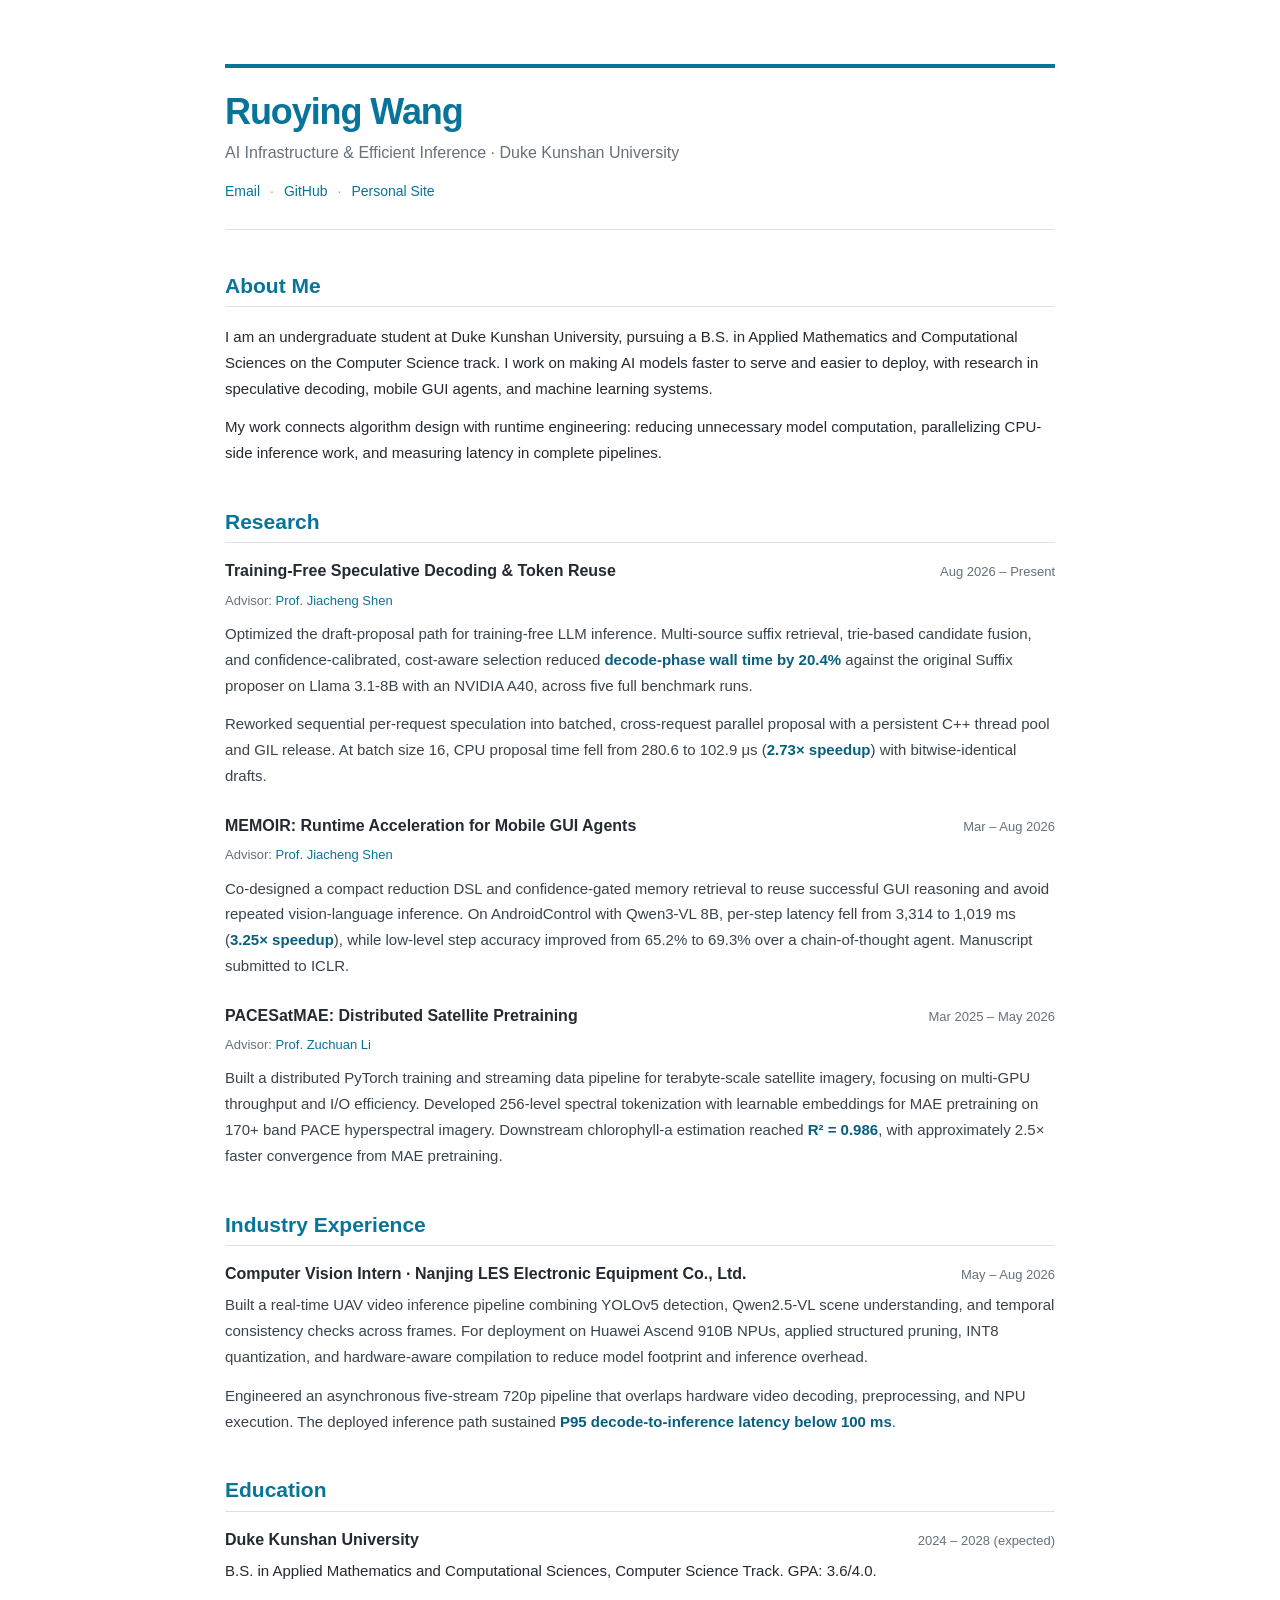
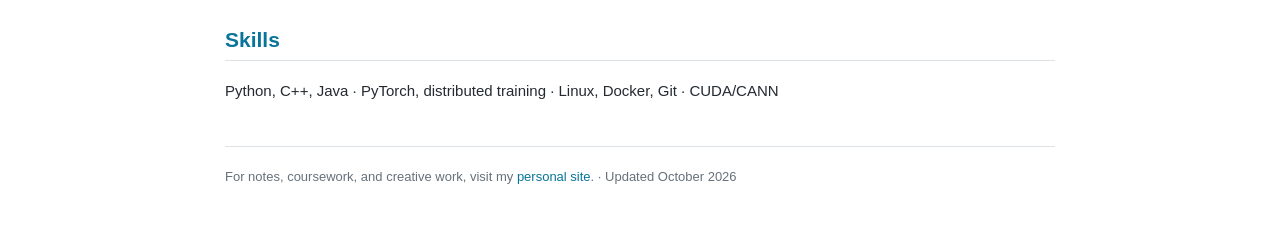
==== commit 493a912c: "Focus homepage on inference and deployment" ====
--- a/index.html
+++ b/index.html
@@ -3,44 +3,48 @@
 <head>
   <meta charset="utf-8">
   <meta name="viewport" content="width=device-width, initial-scale=1">
-  <meta name="description" content="Ruoying Wang is an undergraduate researcher at Duke Kunshan University working on efficient AI inference and systems.">
+  <meta name="description" content="Ruoying Wang researches efficient model inference and deployment at Duke Kunshan University, including speculative decoding, mobile GUI agents, and NPU vision pipelines.">
   <meta property="og:type" content="website">
   <meta property="og:title" content="Ruoying Wang">
-  <meta property="og:description" content="Research in efficient AI inference, GUI agents, and machine learning systems.">
+  <meta property="og:description" content="Research in efficient model inference, deployment, and machine learning systems.">
   <meta property="og:url" content="https://guyong1449.github.io/">
   <link rel="canonical" href="https://guyong1449.github.io/">
   <link rel="icon" href="favicon.svg" type="image/svg+xml">
   <link rel="stylesheet" href="styles.css">
+  <script type="application/ld+json">{"@context":"https://schema.org","@type":"Person","name":"Ruoying Wang","url":"https://guyong1449.github.io/","email":"mailto:rw335@duke.edu","affiliation":{"@type":"CollegeOrUniversity","name":"Duke Kunshan University"},"sameAs":["https://github.com/guyong1449","https://guyong.site/"]}</script>
   <title>Ruoying Wang</title>
 </head>
 <body>
   <main class="page">
     <header class="intro">
       <h1>Ruoying Wang</h1>
-      <p class="role">Undergraduate Researcher · Duke Kunshan University</p>
+      <p class="role">AI Infrastructure &amp; Efficient Inference · Duke Kunshan University</p>
       <p class="contacts"><a href="mailto:rw335@duke.edu">Email</a><span>·</span><a href="https://github.com/guyong1449">GitHub</a><span>·</span><a href="https://guyong.site/">Personal Site</a></p>
     </header>
 
     <section aria-labelledby="about">
       <h2 id="about">About Me</h2>
-      <p>I am an undergraduate student at Duke Kunshan University, pursuing a B.S. in Applied Mathematics and Computational Sciences on the Computer Science track. My research interests are efficient AI inference and the systems that support it, especially speculative decoding, reusable computation in GUI agents, and large-scale training.</p>
-      <p>I enjoy working across algorithms and implementation: identifying a bottleneck, building a practical system, and measuring whether it improves end-to-end performance.</p>
+      <p>I am an undergraduate student at Duke Kunshan University, pursuing a B.S. in Applied Mathematics and Computational Sciences on the Computer Science track. I work on making AI models faster to serve and easier to deploy, with research in speculative decoding, mobile GUI agents, and machine learning systems.</p>
+      <p>My work connects algorithm design with runtime engineering: reducing unnecessary model computation, parallelizing CPU-side inference work, and measuring latency in complete pipelines.</p>
     </section>
 
     <section aria-labelledby="research">
       <h2 id="research">Research</h2>
       <article class="entry">
         <div class="entry-head"><h3>Training-Free Speculative Decoding &amp; Token Reuse</h3><span>Aug 2026 – Present</span></div>
-        <p>Improving suffix-tree-based draft generation through multi-source retrieval, trie-based candidate fusion, and confidence-calibrated, cost-aware selection. The approach reduced decode-phase wall time by <strong>20.4%</strong> against the original Suffix proposer on Llama 3.1-8B with an NVIDIA A40, across five full benchmark runs.</p>
-        <p>I also developed batched, cross-request parallel draft proposal using a persistent C++ thread pool and GIL release, achieving a <strong>2.73× CPU speedup</strong> at batch size 16 while preserving bitwise-identical drafts.</p>
+        <p class="advisor">Advisor: <a href="https://faculty.dukekunshan.edu.cn/faculty_profiles/jiacheng-shen">Prof. Jiacheng Shen</a></p>
+        <p>Optimized the draft-proposal path for training-free LLM inference. Multi-source suffix retrieval, trie-based candidate fusion, and confidence-calibrated, cost-aware selection reduced <strong>decode-phase wall time by 20.4%</strong> against the original Suffix proposer on Llama 3.1-8B with an NVIDIA A40, across five full benchmark runs.</p>
+        <p>Reworked sequential per-request speculation into batched, cross-request parallel proposal with a persistent C++ thread pool and GIL release. At batch size 16, CPU proposal time fell from 280.6 to 102.9 μs (<strong>2.73× speedup</strong>) with bitwise-identical drafts.</p>
       </article>
       <article class="entry">
         <div class="entry-head"><h3>MEMOIR: Runtime Acceleration for Mobile GUI Agents</h3><span>Mar – Aug 2026</span></div>
-        <p>Co-designed reusable reasoning recipes and confidence-gated memory retrieval to avoid repeated vision-language inference. On AndroidControl with Qwen3-VL 8B, MEMOIR achieved a <strong>3.25× per-step speedup</strong> and improved low-level step accuracy from 65.2% to 69.3% over a chain-of-thought agent. Manuscript submitted to ICLR.</p>
+        <p class="advisor">Advisor: <a href="https://faculty.dukekunshan.edu.cn/faculty_profiles/jiacheng-shen">Prof. Jiacheng Shen</a></p>
+        <p>Co-designed a compact reduction DSL and confidence-gated memory retrieval to reuse successful GUI reasoning and avoid repeated vision-language inference. On AndroidControl with Qwen3-VL 8B, per-step latency fell from 3,314 to 1,019 ms (<strong>3.25× speedup</strong>), while low-level step accuracy improved from 65.2% to 69.3% over a chain-of-thought agent. Manuscript submitted to ICLR.</p>
       </article>
       <article class="entry">
-        <div class="entry-head"><h3>PACE SatMAE: Satellite Self-Supervised Pretraining</h3><span>Mar 2025 – May 2026</span></div>
-        <p>Built a distributed PyTorch training pipeline for terabyte-scale satellite data and developed spectral tokenization for masked autoencoder pretraining on 170+ band PACE hyperspectral imagery. Downstream chlorophyll-a estimation reached <strong>R² = 0.986</strong>, with approximately 2.5× faster convergence from MAE pretraining.</p>
+        <div class="entry-head"><h3>PACESatMAE: Distributed Satellite Pretraining</h3><span>Mar 2025 – May 2026</span></div>
+        <p class="advisor">Advisor: <a href="https://faculty.dukekunshan.edu.cn/faculty_profiles/zuchuan-li">Prof. Zuchuan Li</a></p>
+        <p>Built a distributed PyTorch training and streaming data pipeline for terabyte-scale satellite imagery, focusing on multi-GPU throughput and I/O efficiency. Developed 256-level spectral tokenization with learnable embeddings for MAE pretraining on 170+ band PACE hyperspectral imagery. Downstream chlorophyll-a estimation reached <strong>R² = 0.986</strong>, with approximately 2.5× faster convergence from MAE pretraining.</p>
       </article>
     </section>
 
@@ -48,7 +52,8 @@
       <h2 id="experience">Industry Experience</h2>
       <article class="entry">
         <div class="entry-head"><h3>Computer Vision Intern · Nanjing LES Electronic Equipment Co., Ltd.</h3><span>May – Aug 2026</span></div>
-        <p>Developed real-time UAV video analytics using YOLOv5 detection, Qwen2.5-VL scene understanding, and temporal consistency checks. Optimized vision models for Huawei Ascend 910B NPUs with pruning, INT8 quantization, and hardware-aware compilation. An asynchronous five-stream 720p pipeline sustained P95 decode-to-inference latency below 100 ms.</p>
+        <p>Built a real-time UAV video inference pipeline combining YOLOv5 detection, Qwen2.5-VL scene understanding, and temporal consistency checks across frames. For deployment on Huawei Ascend 910B NPUs, applied structured pruning, INT8 quantization, and hardware-aware compilation to reduce model footprint and inference overhead.</p>
+        <p>Engineered an asynchronous five-stream 720p pipeline that overlaps hardware video decoding, preprocessing, and NPU execution. The deployed inference path sustained <strong>P95 decode-to-inference latency below 100 ms</strong>.</p>
       </article>
     </section>
 
--- a/styles.css
+++ b/styles.css
@@ -1,14 +1,14 @@
-:root{color-scheme:light;--text:#242a31;--muted:#66717b;--link:#24628b;--rule:#dce2e6}
+:root{color-scheme:light;--text:#242a31;--muted:#66717b;--accent:#08749a;--link:#08749a;--rule:#dce2e6}
 *{box-sizing:border-box}
 html{scroll-behavior:smooth}
 body{margin:0;background:#fff;color:var(--text);font-family:Arial,Helvetica,sans-serif;font-size:15px;line-height:1.72}
 .page{width:min(100% - 40px,830px);margin:0 auto;padding:64px 0 50px}
-.intro{padding-bottom:26px;border-bottom:1px solid var(--rule);margin-bottom:42px}
-h1{font-size:36px;line-height:1.2;letter-spacing:-.03em;margin:0 0 6px;font-weight:700}
+.intro{padding-bottom:26px;border-top:4px solid var(--accent);border-bottom:1px solid var(--rule);margin-bottom:42px;padding-top:22px}
+h1{font-size:36px;line-height:1.2;letter-spacing:-.03em;margin:0 0 6px;font-weight:700;color:var(--accent)}
 .role{color:var(--muted);margin:0 0 12px;font-size:16px}
 .contacts{display:flex;flex-wrap:wrap;gap:10px;margin:0;font-size:14px}.contacts span{color:#9ba5ad}
 a{color:var(--link);text-decoration:none}a:hover{text-decoration:underline}a:focus-visible{outline:2px solid var(--link);outline-offset:3px}
-section{margin:0 0 42px}h2{font-size:21px;line-height:1.3;margin:0 0 17px;font-weight:700}h3{font-size:16px;line-height:1.4;margin:0;font-weight:700}p{margin:0 0 13px}section>p:last-child,.entry p:last-child{margin-bottom:0}
-.entry{margin:0 0 26px}.entry:last-child{margin-bottom:0}.entry-head{display:flex;align-items:baseline;justify-content:space-between;gap:12px;margin-bottom:6px}.entry-head span{flex:none;color:var(--muted);font-size:13px;white-space:nowrap}.entry p{color:#39434c}
+section{margin:0 0 42px}h2{font-size:21px;line-height:1.3;margin:0 0 17px;font-weight:700;color:var(--accent);border-bottom:1px solid var(--rule);padding-bottom:7px}h3{font-size:16px;line-height:1.4;margin:0;font-weight:700}p{margin:0 0 13px}section>p:last-child,.entry p:last-child{margin-bottom:0}strong{color:#075f80}
+.entry{margin:0 0 26px}.entry:last-child{margin-bottom:0}.entry-head{display:flex;align-items:baseline;justify-content:space-between;gap:12px;margin-bottom:6px}.entry-head span{flex:none;color:var(--muted);font-size:13px;white-space:nowrap}.entry p{color:#39434c}.entry .advisor{font-size:13px;color:var(--muted);margin-bottom:9px}
 footer{border-top:1px solid var(--rule);padding-top:19px;color:var(--muted);font-size:13px}footer p{margin:0}
 @media(max-width:600px){.page{width:min(100% - 36px,830px);padding-top:34px}.intro{margin-bottom:35px}h1{font-size:31px}section{margin-bottom:36px}.entry-head{display:block}.entry-head span{display:block;margin-top:3px}.entry{margin-bottom:23px}}
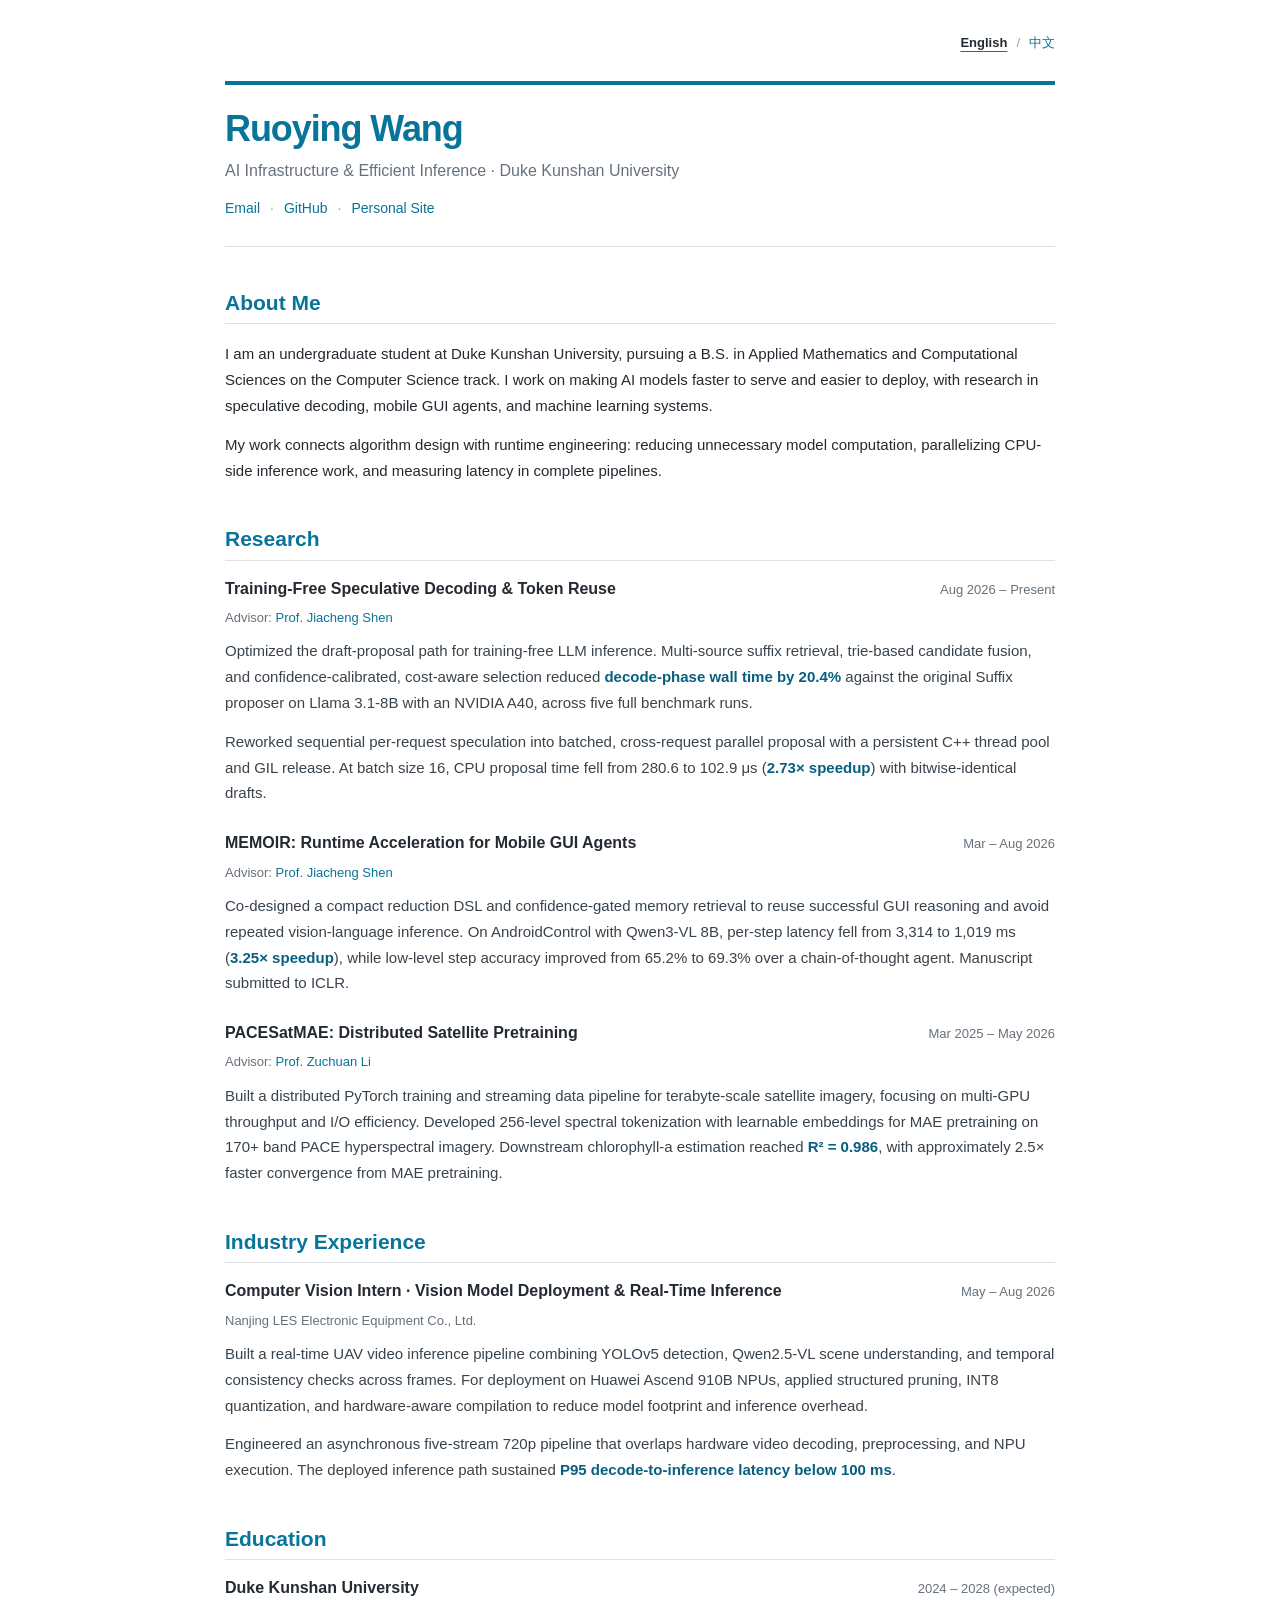
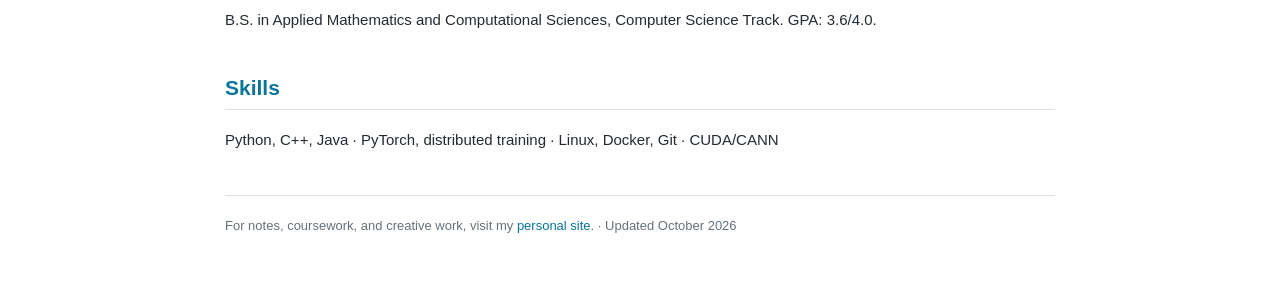
==== commit 8180c692: "Add bilingual homepage navigation" ====
--- a/index.html
+++ b/index.html
@@ -9,6 +9,8 @@
   <meta property="og:description" content="Research in efficient model inference, deployment, and machine learning systems.">
   <meta property="og:url" content="https://guyong1449.github.io/">
   <link rel="canonical" href="https://guyong1449.github.io/">
+  <link rel="alternate" hreflang="en" href="https://guyong1449.github.io/">
+  <link rel="alternate" hreflang="zh-CN" href="https://guyong1449.github.io/zh/">
   <link rel="icon" href="favicon.svg" type="image/svg+xml">
   <link rel="stylesheet" href="styles.css">
   <script type="application/ld+json">{"@context":"https://schema.org","@type":"Person","name":"Ruoying Wang","url":"https://guyong1449.github.io/","email":"mailto:rw335@duke.edu","affiliation":{"@type":"CollegeOrUniversity","name":"Duke Kunshan University"},"sameAs":["https://github.com/guyong1449","https://guyong.site/"]}</script>
@@ -16,6 +18,7 @@
 </head>
 <body>
   <main class="page">
+    <nav class="lang-switch" aria-label="Language"><a href="./" lang="en" aria-current="page">English</a><span aria-hidden="true">/</span><a href="zh/" lang="zh-CN">中文</a></nav>
     <header class="intro">
       <h1>Ruoying Wang</h1>
       <p class="role">AI Infrastructure &amp; Efficient Inference · Duke Kunshan University</p>
@@ -51,7 +54,8 @@
     <section aria-labelledby="experience">
       <h2 id="experience">Industry Experience</h2>
       <article class="entry">
-        <div class="entry-head"><h3>Computer Vision Intern · Nanjing LES Electronic Equipment Co., Ltd.</h3><span>May – Aug 2026</span></div>
+        <div class="entry-head"><h3>Computer Vision Intern · Vision Model Deployment &amp; Real-Time Inference</h3><span>May – Aug 2026</span></div>
+        <p class="affiliation">Nanjing LES Electronic Equipment Co., Ltd.</p>
         <p>Built a real-time UAV video inference pipeline combining YOLOv5 detection, Qwen2.5-VL scene understanding, and temporal consistency checks across frames. For deployment on Huawei Ascend 910B NPUs, applied structured pruning, INT8 quantization, and hardware-aware compilation to reduce model footprint and inference overhead.</p>
         <p>Engineered an asynchronous five-stream 720p pipeline that overlaps hardware video decoding, preprocessing, and NPU execution. The deployed inference path sustained <strong>P95 decode-to-inference latency below 100 ms</strong>.</p>
       </article>
--- a/styles.css
+++ b/styles.css
@@ -3,12 +3,13 @@
 html{scroll-behavior:smooth}
 body{margin:0;background:#fff;color:var(--text);font-family:Arial,Helvetica,sans-serif;font-size:15px;line-height:1.72}
 .page{width:min(100% - 40px,830px);margin:0 auto;padding:64px 0 50px}
+.lang-switch{display:flex;justify-content:flex-end;align-items:center;gap:9px;margin:-32px 0 27px;font-size:13px}.lang-switch a[aria-current="page"]{font-weight:700;color:var(--text);text-decoration:underline;text-decoration-color:var(--accent);text-underline-offset:4px}.lang-switch span{color:#9ba5ad}
 .intro{padding-bottom:26px;border-top:4px solid var(--accent);border-bottom:1px solid var(--rule);margin-bottom:42px;padding-top:22px}
 h1{font-size:36px;line-height:1.2;letter-spacing:-.03em;margin:0 0 6px;font-weight:700;color:var(--accent)}
 .role{color:var(--muted);margin:0 0 12px;font-size:16px}
 .contacts{display:flex;flex-wrap:wrap;gap:10px;margin:0;font-size:14px}.contacts span{color:#9ba5ad}
 a{color:var(--link);text-decoration:none}a:hover{text-decoration:underline}a:focus-visible{outline:2px solid var(--link);outline-offset:3px}
 section{margin:0 0 42px}h2{font-size:21px;line-height:1.3;margin:0 0 17px;font-weight:700;color:var(--accent);border-bottom:1px solid var(--rule);padding-bottom:7px}h3{font-size:16px;line-height:1.4;margin:0;font-weight:700}p{margin:0 0 13px}section>p:last-child,.entry p:last-child{margin-bottom:0}strong{color:#075f80}
-.entry{margin:0 0 26px}.entry:last-child{margin-bottom:0}.entry-head{display:flex;align-items:baseline;justify-content:space-between;gap:12px;margin-bottom:6px}.entry-head span{flex:none;color:var(--muted);font-size:13px;white-space:nowrap}.entry p{color:#39434c}.entry .advisor{font-size:13px;color:var(--muted);margin-bottom:9px}
+.entry{margin:0 0 26px}.entry:last-child{margin-bottom:0}.entry-head{display:flex;align-items:baseline;justify-content:space-between;gap:12px;margin-bottom:6px}.entry-head span{flex:none;color:var(--muted);font-size:13px;white-space:nowrap}.entry p{color:#39434c}.entry .advisor,.entry .affiliation{font-size:13px;color:var(--muted);margin-bottom:9px}
 footer{border-top:1px solid var(--rule);padding-top:19px;color:var(--muted);font-size:13px}footer p{margin:0}
-@media(max-width:600px){.page{width:min(100% - 36px,830px);padding-top:34px}.intro{margin-bottom:35px}h1{font-size:31px}section{margin-bottom:36px}.entry-head{display:block}.entry-head span{display:block;margin-top:3px}.entry{margin-bottom:23px}}
+@media(max-width:600px){.page{width:min(100% - 36px,830px);padding-top:34px}.lang-switch{margin:-17px 0 22px}.intro{margin-bottom:35px}h1{font-size:31px}section{margin-bottom:36px}.entry-head{display:block}.entry-head span{display:block;margin-top:3px}.entry{margin-bottom:23px}}
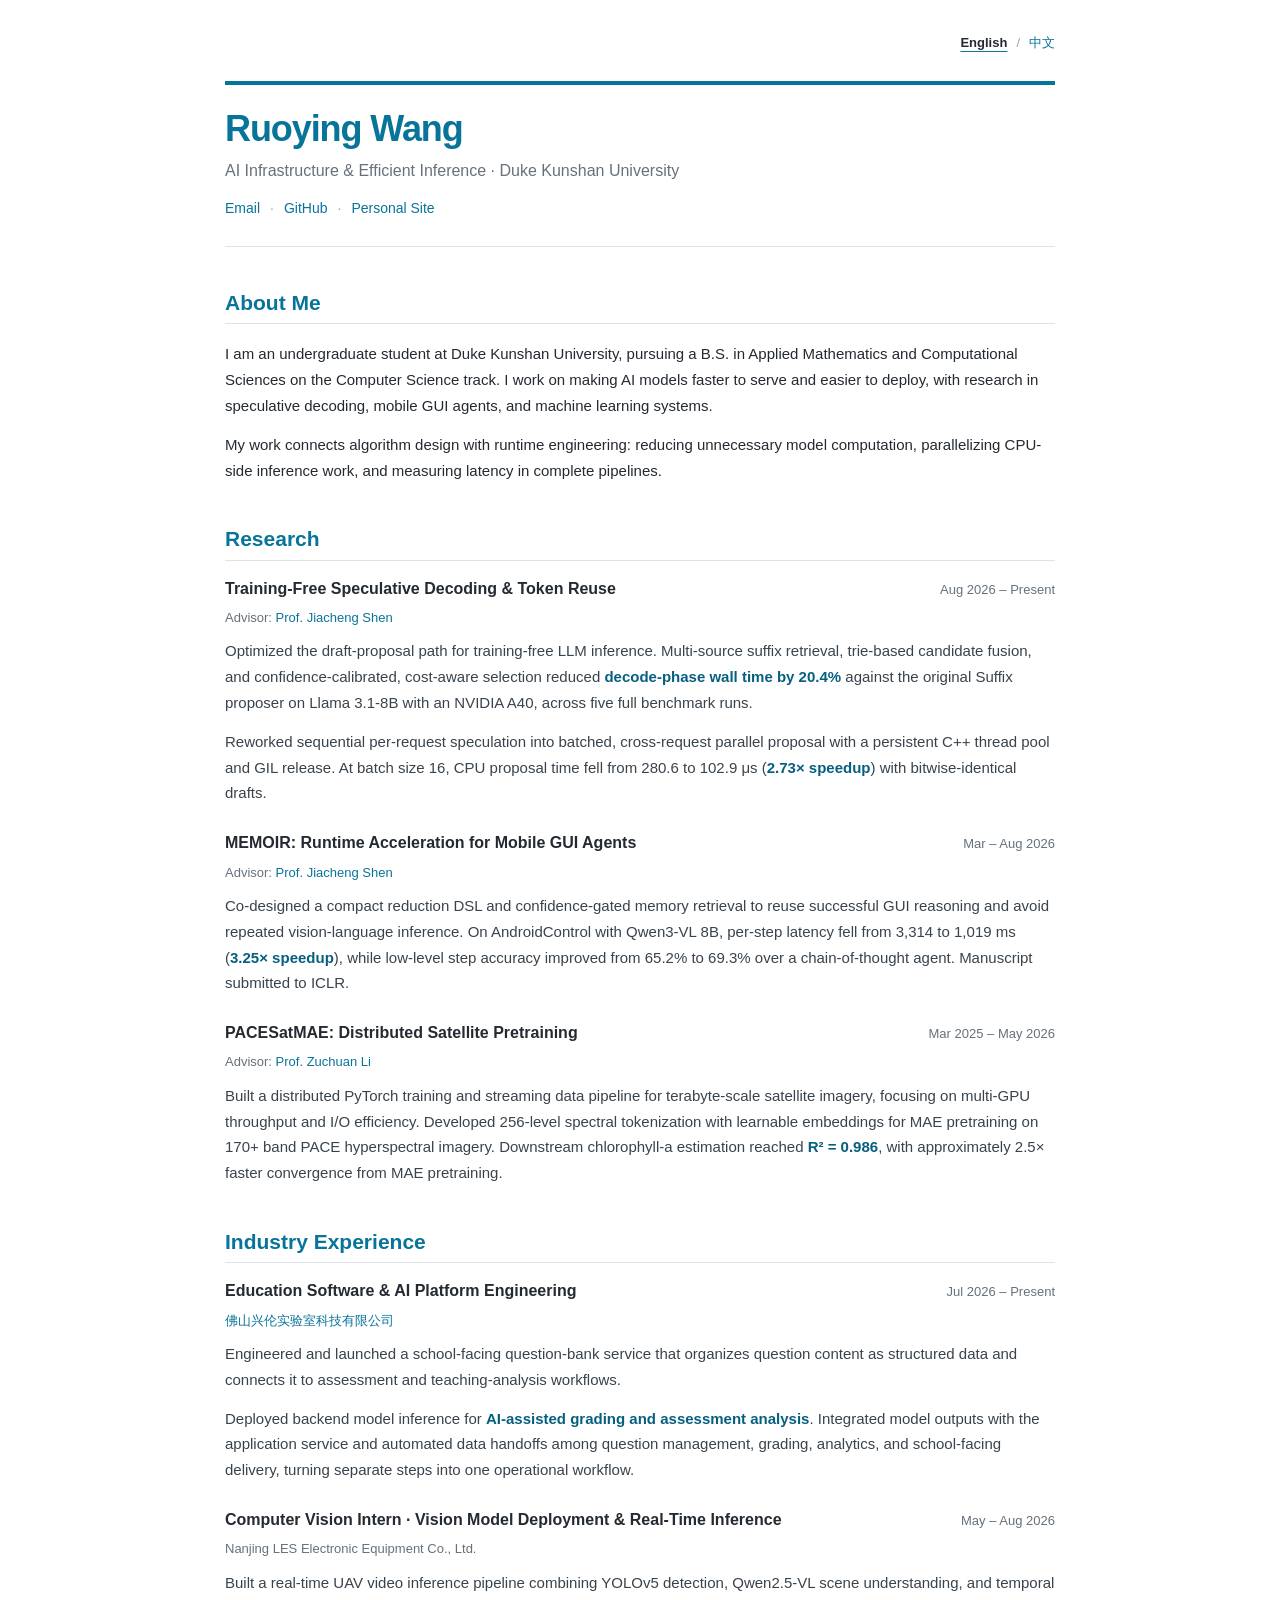
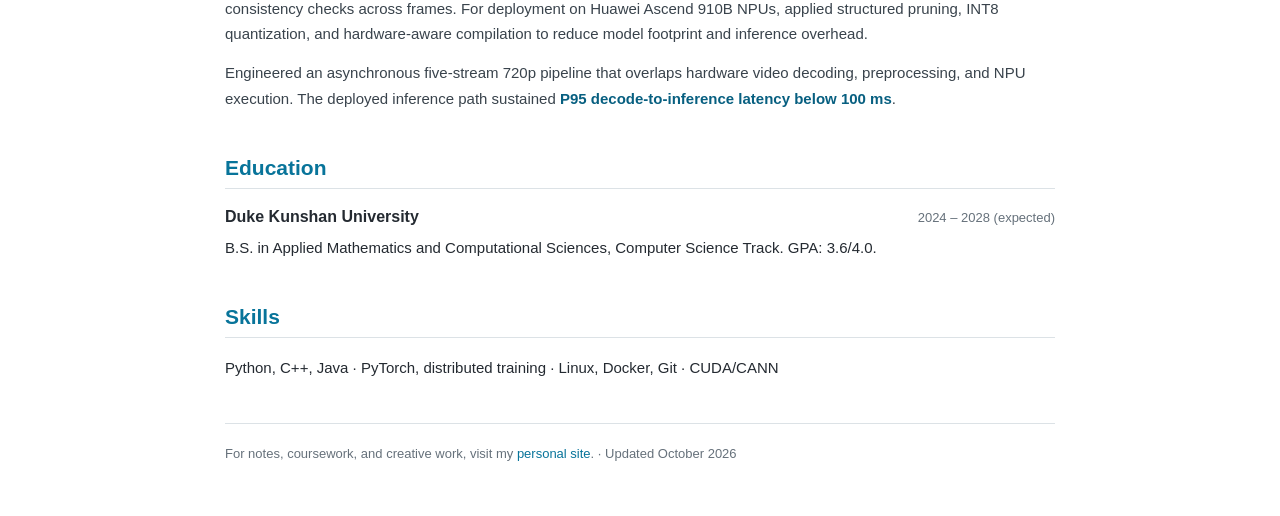
==== commit 79261eaa: "Add education AI platform experience" ====
--- a/index.html
+++ b/index.html
@@ -54,6 +54,12 @@
     <section aria-labelledby="experience">
       <h2 id="experience">Industry Experience</h2>
       <article class="entry">
+        <div class="entry-head"><h3>Education Software &amp; AI Platform Engineering</h3><span>Jul 2026 – Present</span></div>
+        <p class="affiliation"><a href="https://hanlunls.cn/moban8223/" lang="zh-CN">佛山兴伦实验室科技有限公司</a></p>
+        <p>Engineered and launched a school-facing question-bank service that organizes question content as structured data and connects it to assessment and teaching-analysis workflows.</p>
+        <p>Deployed backend model inference for <strong>AI-assisted grading and assessment analysis</strong>. Integrated model outputs with the application service and automated data handoffs among question management, grading, analytics, and school-facing delivery, turning separate steps into one operational workflow.</p>
+      </article>
+      <article class="entry">
         <div class="entry-head"><h3>Computer Vision Intern · Vision Model Deployment &amp; Real-Time Inference</h3><span>May – Aug 2026</span></div>
         <p class="affiliation">Nanjing LES Electronic Equipment Co., Ltd.</p>
         <p>Built a real-time UAV video inference pipeline combining YOLOv5 detection, Qwen2.5-VL scene understanding, and temporal consistency checks across frames. For deployment on Huawei Ascend 910B NPUs, applied structured pruning, INT8 quantization, and hardware-aware compilation to reduce model footprint and inference overhead.</p>
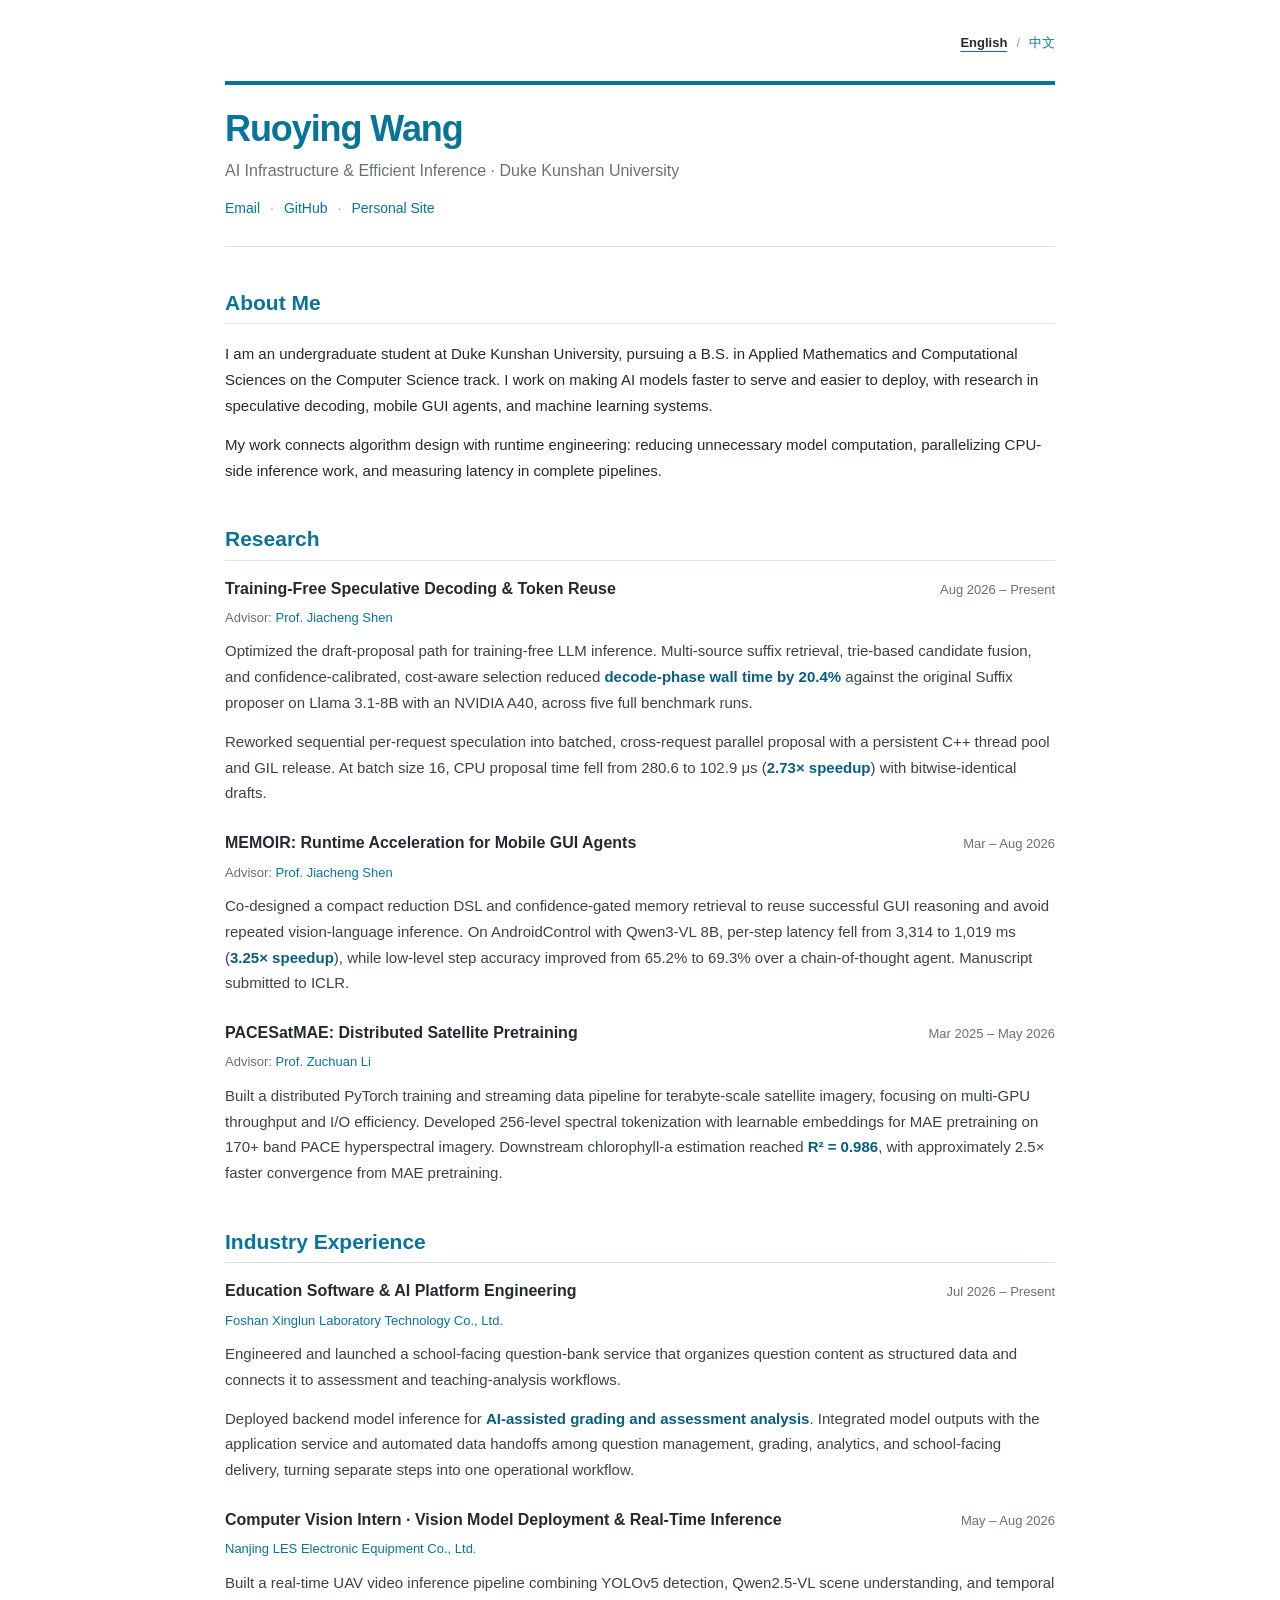
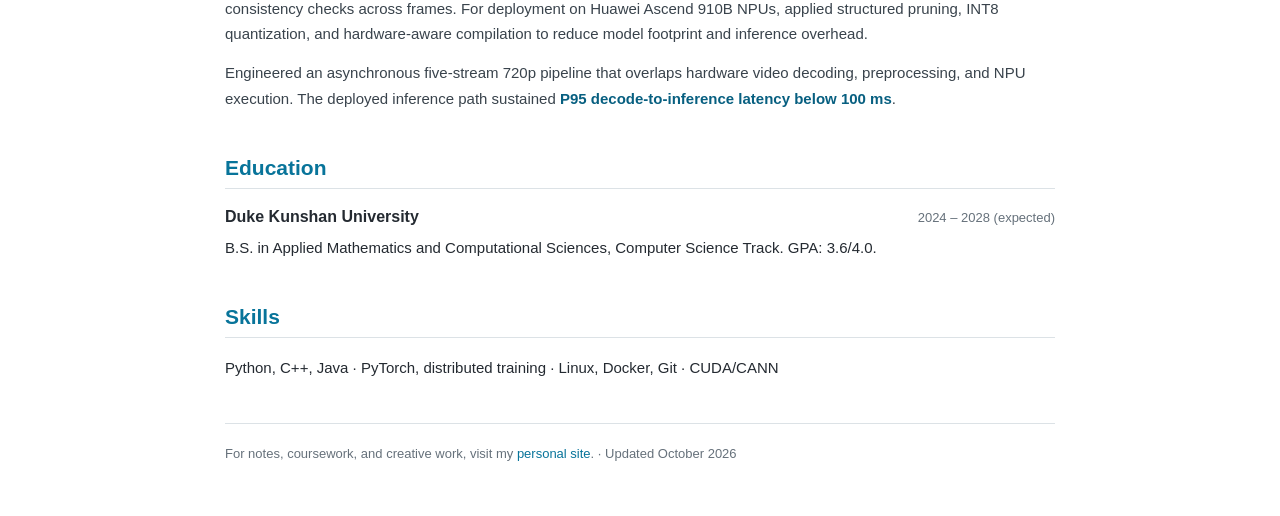
==== commit a7e33fe8: "Translate company name and link LES profile" ====
--- a/index.html
+++ b/index.html
@@ -55,13 +55,13 @@
       <h2 id="experience">Industry Experience</h2>
       <article class="entry">
         <div class="entry-head"><h3>Education Software &amp; AI Platform Engineering</h3><span>Jul 2026 – Present</span></div>
-        <p class="affiliation"><a href="https://hanlunls.cn/moban8223/" lang="zh-CN">佛山兴伦实验室科技有限公司</a></p>
+        <p class="affiliation"><a href="https://hanlunls.cn/moban8223/">Foshan Xinglun Laboratory Technology Co., Ltd.</a></p>
         <p>Engineered and launched a school-facing question-bank service that organizes question content as structured data and connects it to assessment and teaching-analysis workflows.</p>
         <p>Deployed backend model inference for <strong>AI-assisted grading and assessment analysis</strong>. Integrated model outputs with the application service and automated data handoffs among question management, grading, analytics, and school-facing delivery, turning separate steps into one operational workflow.</p>
       </article>
       <article class="entry">
         <div class="entry-head"><h3>Computer Vision Intern · Vision Model Deployment &amp; Real-Time Inference</h3><span>May – Aug 2026</span></div>
-        <p class="affiliation">Nanjing LES Electronic Equipment Co., Ltd.</p>
+        <p class="affiliation"><a href="https://28.cetc.com.cn/28/319820/319825/1810125/index.html">Nanjing LES Electronic Equipment Co., Ltd.</a></p>
         <p>Built a real-time UAV video inference pipeline combining YOLOv5 detection, Qwen2.5-VL scene understanding, and temporal consistency checks across frames. For deployment on Huawei Ascend 910B NPUs, applied structured pruning, INT8 quantization, and hardware-aware compilation to reduce model footprint and inference overhead.</p>
         <p>Engineered an asynchronous five-stream 720p pipeline that overlaps hardware video decoding, preprocessing, and NPU execution. The deployed inference path sustained <strong>P95 decode-to-inference latency below 100 ms</strong>.</p>
       </article>
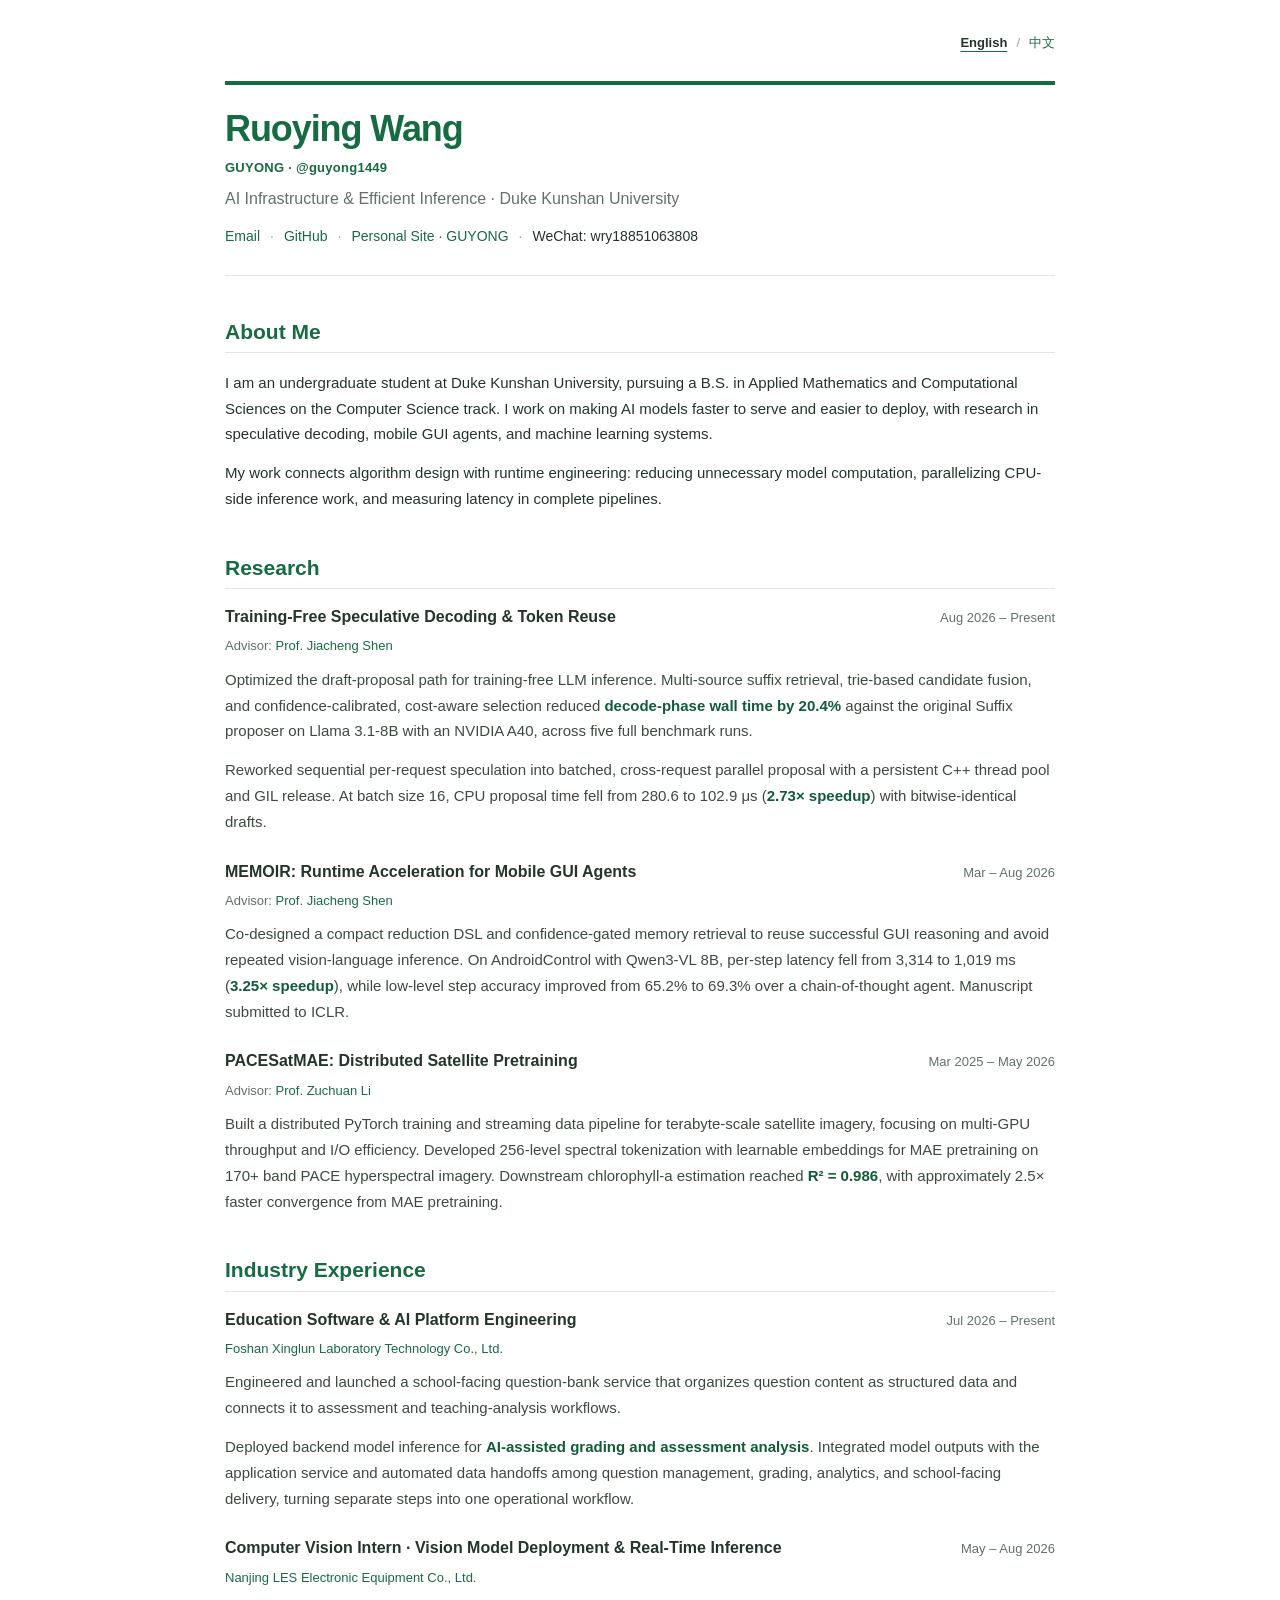
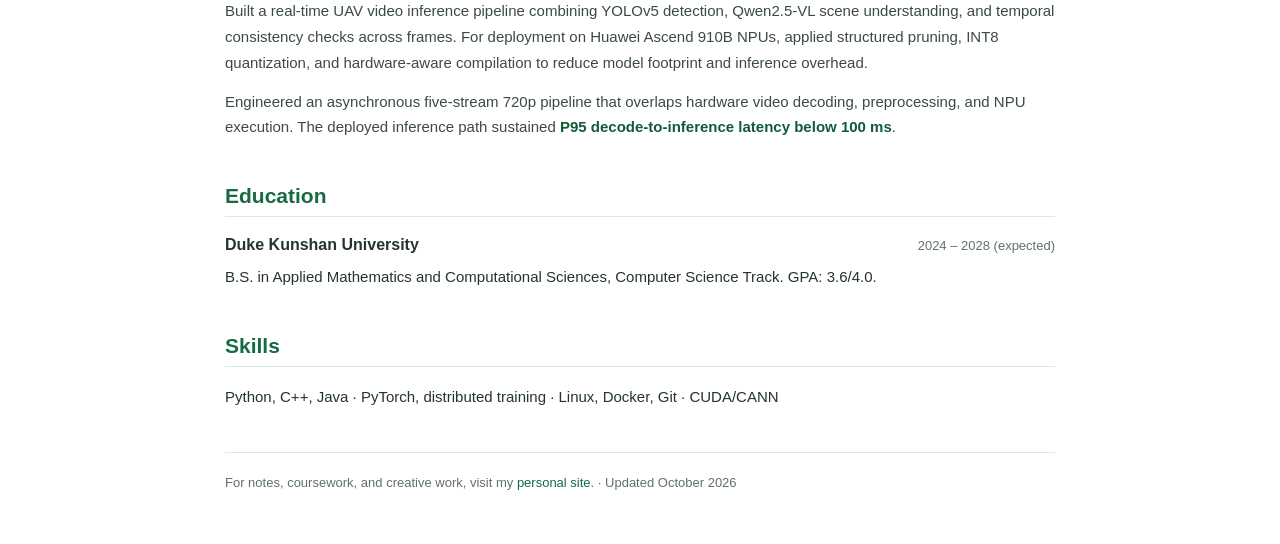
==== commit 39d10b6f: "Connect Ruoying Wang and GUYONG identity" ====
--- a/index.html
+++ b/index.html
@@ -21,8 +21,9 @@
     <nav class="lang-switch" aria-label="Language"><a href="./" lang="en" aria-current="page">English</a><span aria-hidden="true">/</span><a href="zh/" lang="zh-CN">中文</a></nav>
     <header class="intro">
       <h1>Ruoying Wang</h1>
+      <p class="identity">GUYONG · @guyong1449</p>
       <p class="role">AI Infrastructure &amp; Efficient Inference · Duke Kunshan University</p>
-      <p class="contacts"><a href="mailto:rw335@duke.edu">Email</a><span>·</span><a href="https://github.com/guyong1449">GitHub</a><span>·</span><a href="https://guyong.site/">Personal Site</a></p>
+      <p class="contacts"><a href="mailto:rw335@duke.edu">Email</a><span>·</span><a href="https://github.com/guyong1449">GitHub</a><span>·</span><a href="https://guyong.site/">Personal Site · GUYONG</a><span>·</span><span class="wechat">WeChat: wry18851063808</span></p>
     </header>
 
     <section aria-labelledby="about">
--- a/styles.css
+++ b/styles.css
@@ -1,15 +1,17 @@
-:root{color-scheme:light;--text:#242a31;--muted:#66717b;--accent:#08749a;--link:#08749a;--rule:#dce2e6}
+:root{color-scheme:light;--text:#24352b;--muted:#617168;--accent:#176b43;--link:#176b43;--rule:#dce8df}
 *{box-sizing:border-box}
 html{scroll-behavior:smooth}
 body{margin:0;background:#fff;color:var(--text);font-family:Arial,Helvetica,sans-serif;font-size:15px;line-height:1.72}
 .page{width:min(100% - 40px,830px);margin:0 auto;padding:64px 0 50px}
-.lang-switch{display:flex;justify-content:flex-end;align-items:center;gap:9px;margin:-32px 0 27px;font-size:13px}.lang-switch a[aria-current="page"]{font-weight:700;color:var(--text);text-decoration:underline;text-decoration-color:var(--accent);text-underline-offset:4px}.lang-switch span{color:#9ba5ad}
+.lang-switch{display:flex;justify-content:flex-end;align-items:center;gap:9px;margin:-32px 0 27px;font-size:13px}.lang-switch a[aria-current="page"]{font-weight:700;color:var(--text);text-decoration:underline;text-decoration-color:var(--accent);text-underline-offset:4px}.lang-switch span{color:#97a89c}
 .intro{padding-bottom:26px;border-top:4px solid var(--accent);border-bottom:1px solid var(--rule);margin-bottom:42px;padding-top:22px}
 h1{font-size:36px;line-height:1.2;letter-spacing:-.03em;margin:0 0 6px;font-weight:700;color:var(--accent)}
+.identity{margin:0 0 6px;color:var(--accent);font-size:13px;font-weight:700;letter-spacing:.02em}
 .role{color:var(--muted);margin:0 0 12px;font-size:16px}
-.contacts{display:flex;flex-wrap:wrap;gap:10px;margin:0;font-size:14px}.contacts span{color:#9ba5ad}
+.contacts{display:flex;flex-wrap:wrap;gap:10px;margin:0;font-size:14px}.contacts span{color:#97a89c}
+.contacts .wechat{color:var(--text)}
 a{color:var(--link);text-decoration:none}a:hover{text-decoration:underline}a:focus-visible{outline:2px solid var(--link);outline-offset:3px}
-section{margin:0 0 42px}h2{font-size:21px;line-height:1.3;margin:0 0 17px;font-weight:700;color:var(--accent);border-bottom:1px solid var(--rule);padding-bottom:7px}h3{font-size:16px;line-height:1.4;margin:0;font-weight:700}p{margin:0 0 13px}section>p:last-child,.entry p:last-child{margin-bottom:0}strong{color:#075f80}
-.entry{margin:0 0 26px}.entry:last-child{margin-bottom:0}.entry-head{display:flex;align-items:baseline;justify-content:space-between;gap:12px;margin-bottom:6px}.entry-head span{flex:none;color:var(--muted);font-size:13px;white-space:nowrap}.entry p{color:#39434c}.entry .advisor,.entry .affiliation{font-size:13px;color:var(--muted);margin-bottom:9px}
+section{margin:0 0 42px}h2{font-size:21px;line-height:1.3;margin:0 0 17px;font-weight:700;color:var(--accent);border-bottom:1px solid var(--rule);padding-bottom:7px}h3{font-size:16px;line-height:1.4;margin:0;font-weight:700}p{margin:0 0 13px}section>p:last-child,.entry p:last-child{margin-bottom:0}strong{color:#115b38}
+.entry{margin:0 0 26px}.entry:last-child{margin-bottom:0}.entry-head{display:flex;align-items:baseline;justify-content:space-between;gap:12px;margin-bottom:6px}.entry-head span{flex:none;color:var(--muted);font-size:13px;white-space:nowrap}.entry p{color:#3b4b40}.entry .advisor,.entry .affiliation{font-size:13px;color:var(--muted);margin-bottom:9px}
 footer{border-top:1px solid var(--rule);padding-top:19px;color:var(--muted);font-size:13px}footer p{margin:0}
 @media(max-width:600px){.page{width:min(100% - 36px,830px);padding-top:34px}.lang-switch{margin:-17px 0 22px}.intro{margin-bottom:35px}h1{font-size:31px}section{margin-bottom:36px}.entry-head{display:block}.entry-head span{display:block;margin-top:3px}.entry{margin-bottom:23px}}
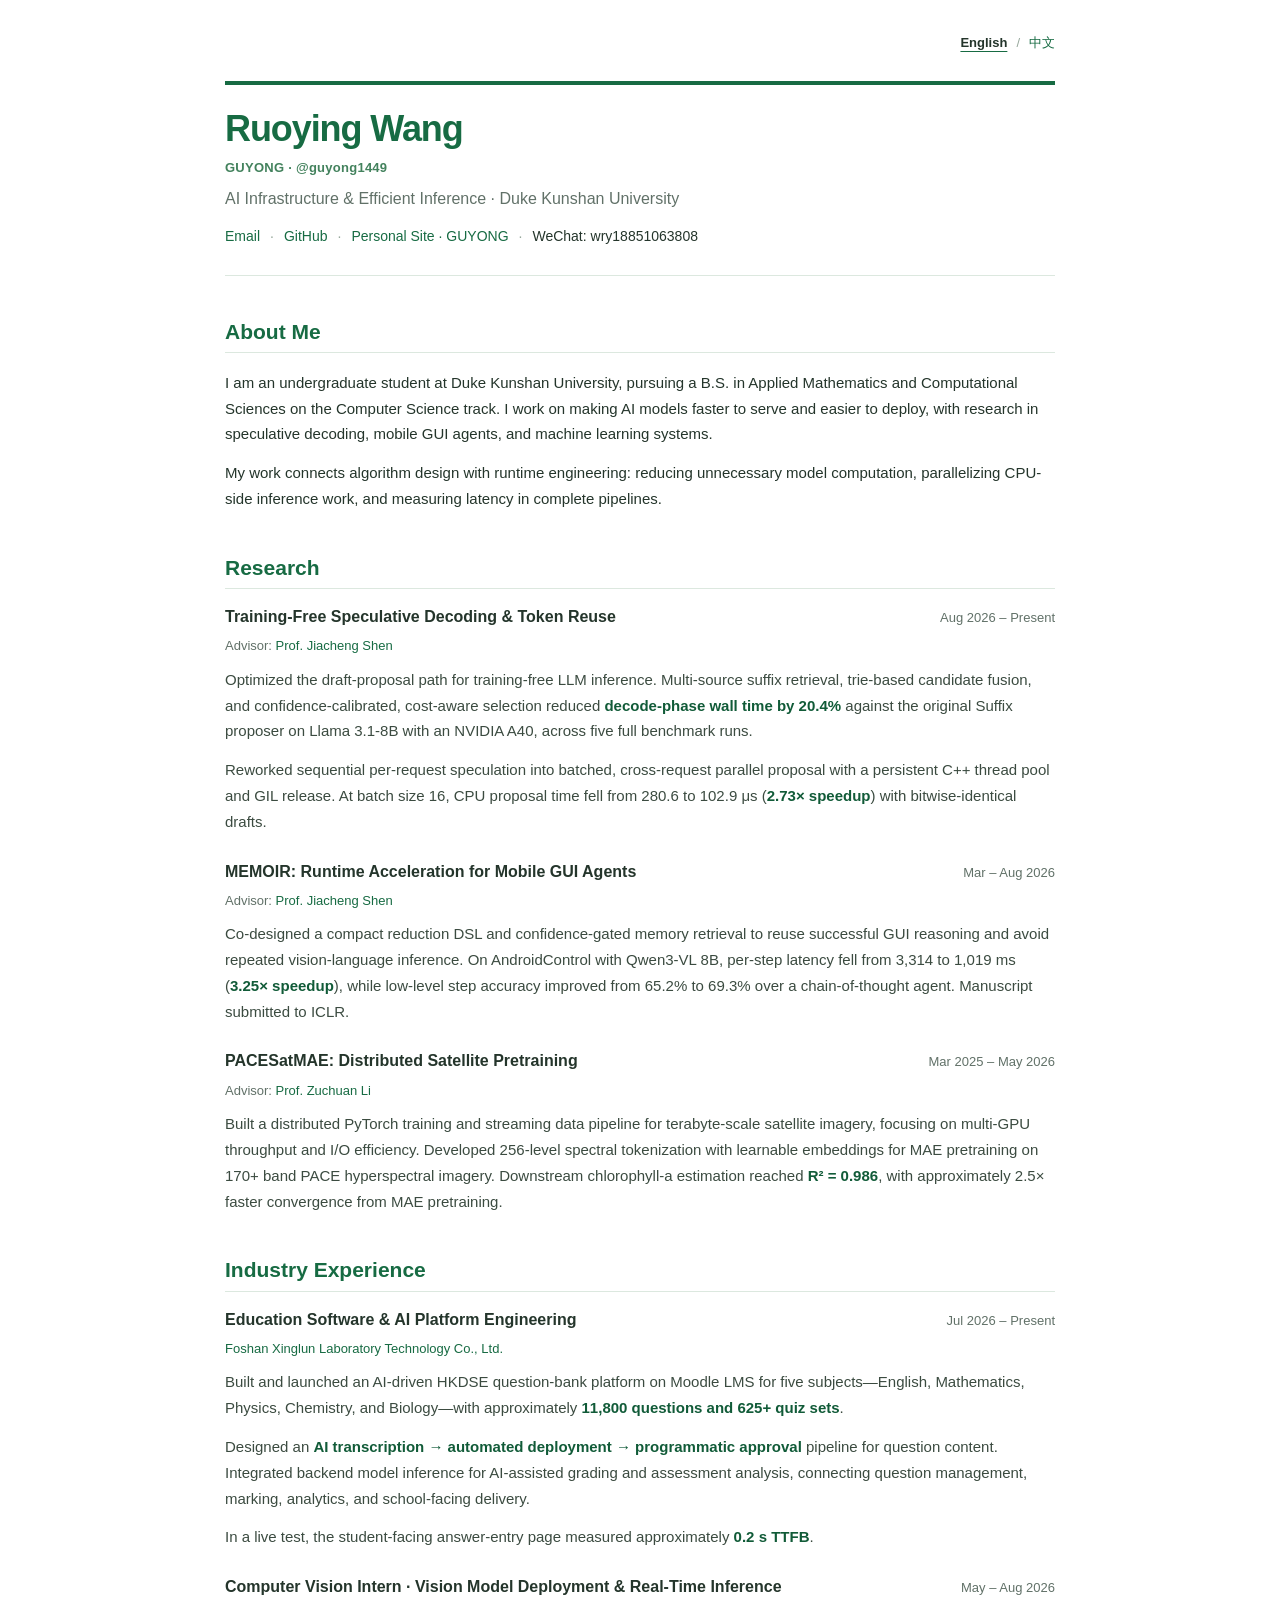
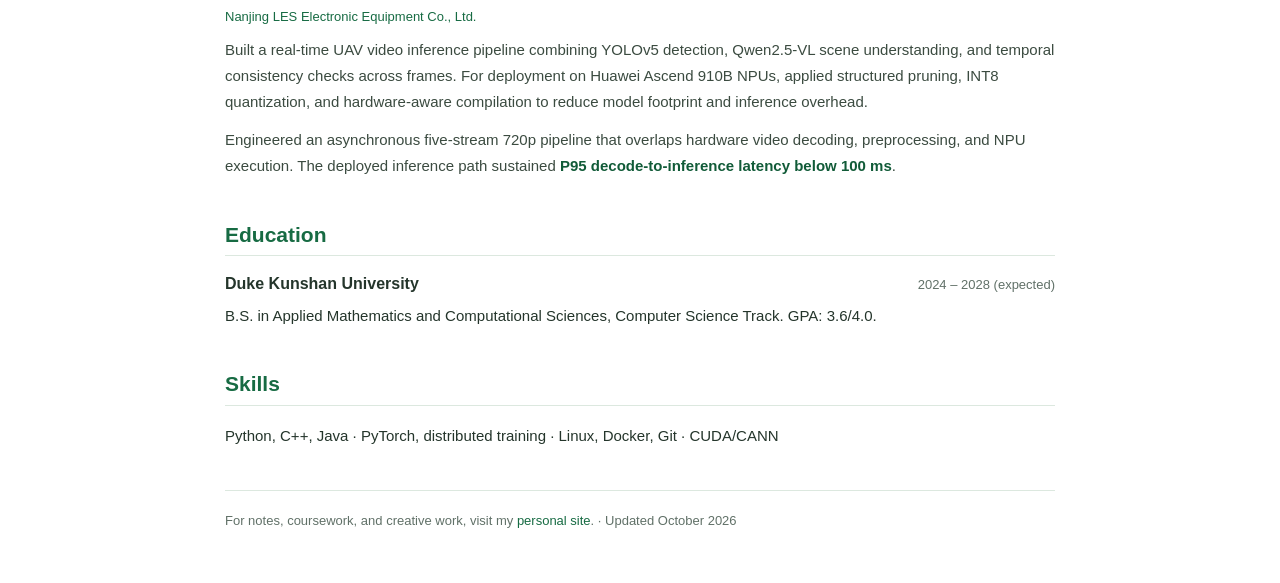
==== commit 2ad1b711: "Add HKDSE platform scale and measured TTFB" ====
--- a/index.html
+++ b/index.html
@@ -57,8 +57,9 @@
       <article class="entry">
         <div class="entry-head"><h3>Education Software &amp; AI Platform Engineering</h3><span>Jul 2026 – Present</span></div>
         <p class="affiliation"><a href="https://hanlunls.cn/moban8223/">Foshan Xinglun Laboratory Technology Co., Ltd.</a></p>
-        <p>Engineered and launched a school-facing question-bank service that organizes question content as structured data and connects it to assessment and teaching-analysis workflows.</p>
-        <p>Deployed backend model inference for <strong>AI-assisted grading and assessment analysis</strong>. Integrated model outputs with the application service and automated data handoffs among question management, grading, analytics, and school-facing delivery, turning separate steps into one operational workflow.</p>
+        <p>Built and launched an AI-driven HKDSE question-bank platform on Moodle LMS for five subjects—English, Mathematics, Physics, Chemistry, and Biology—with approximately <strong>11,800 questions and 625+ quiz sets</strong>.</p>
+        <p>Designed an <strong>AI transcription → automated deployment → programmatic approval</strong> pipeline for question content. Integrated backend model inference for AI-assisted grading and assessment analysis, connecting question management, marking, analytics, and school-facing delivery.</p>
+        <p>In a live test, the student-facing answer-entry page measured approximately <strong>0.2 s TTFB</strong>.</p>
       </article>
       <article class="entry">
         <div class="entry-head"><h3>Computer Vision Intern · Vision Model Deployment &amp; Real-Time Inference</h3><span>May – Aug 2026</span></div>
--- a/styles.css
+++ b/styles.css
@@ -6,7 +6,7 @@
 .lang-switch{display:flex;justify-content:flex-end;align-items:center;gap:9px;margin:-32px 0 27px;font-size:13px}.lang-switch a[aria-current="page"]{font-weight:700;color:var(--text);text-decoration:underline;text-decoration-color:var(--accent);text-underline-offset:4px}.lang-switch span{color:#97a89c}
 .intro{padding-bottom:26px;border-top:4px solid var(--accent);border-bottom:1px solid var(--rule);margin-bottom:42px;padding-top:22px}
 h1{font-size:36px;line-height:1.2;letter-spacing:-.03em;margin:0 0 6px;font-weight:700;color:var(--accent)}
-.identity{margin:0 0 6px;color:var(--accent);font-size:13px;font-weight:700;letter-spacing:.02em}
+.identity{margin:0 0 6px;color:#43825d;font-size:13px;font-weight:700;letter-spacing:.02em}
 .role{color:var(--muted);margin:0 0 12px;font-size:16px}
 .contacts{display:flex;flex-wrap:wrap;gap:10px;margin:0;font-size:14px}.contacts span{color:#97a89c}
 .contacts .wechat{color:var(--text)}
